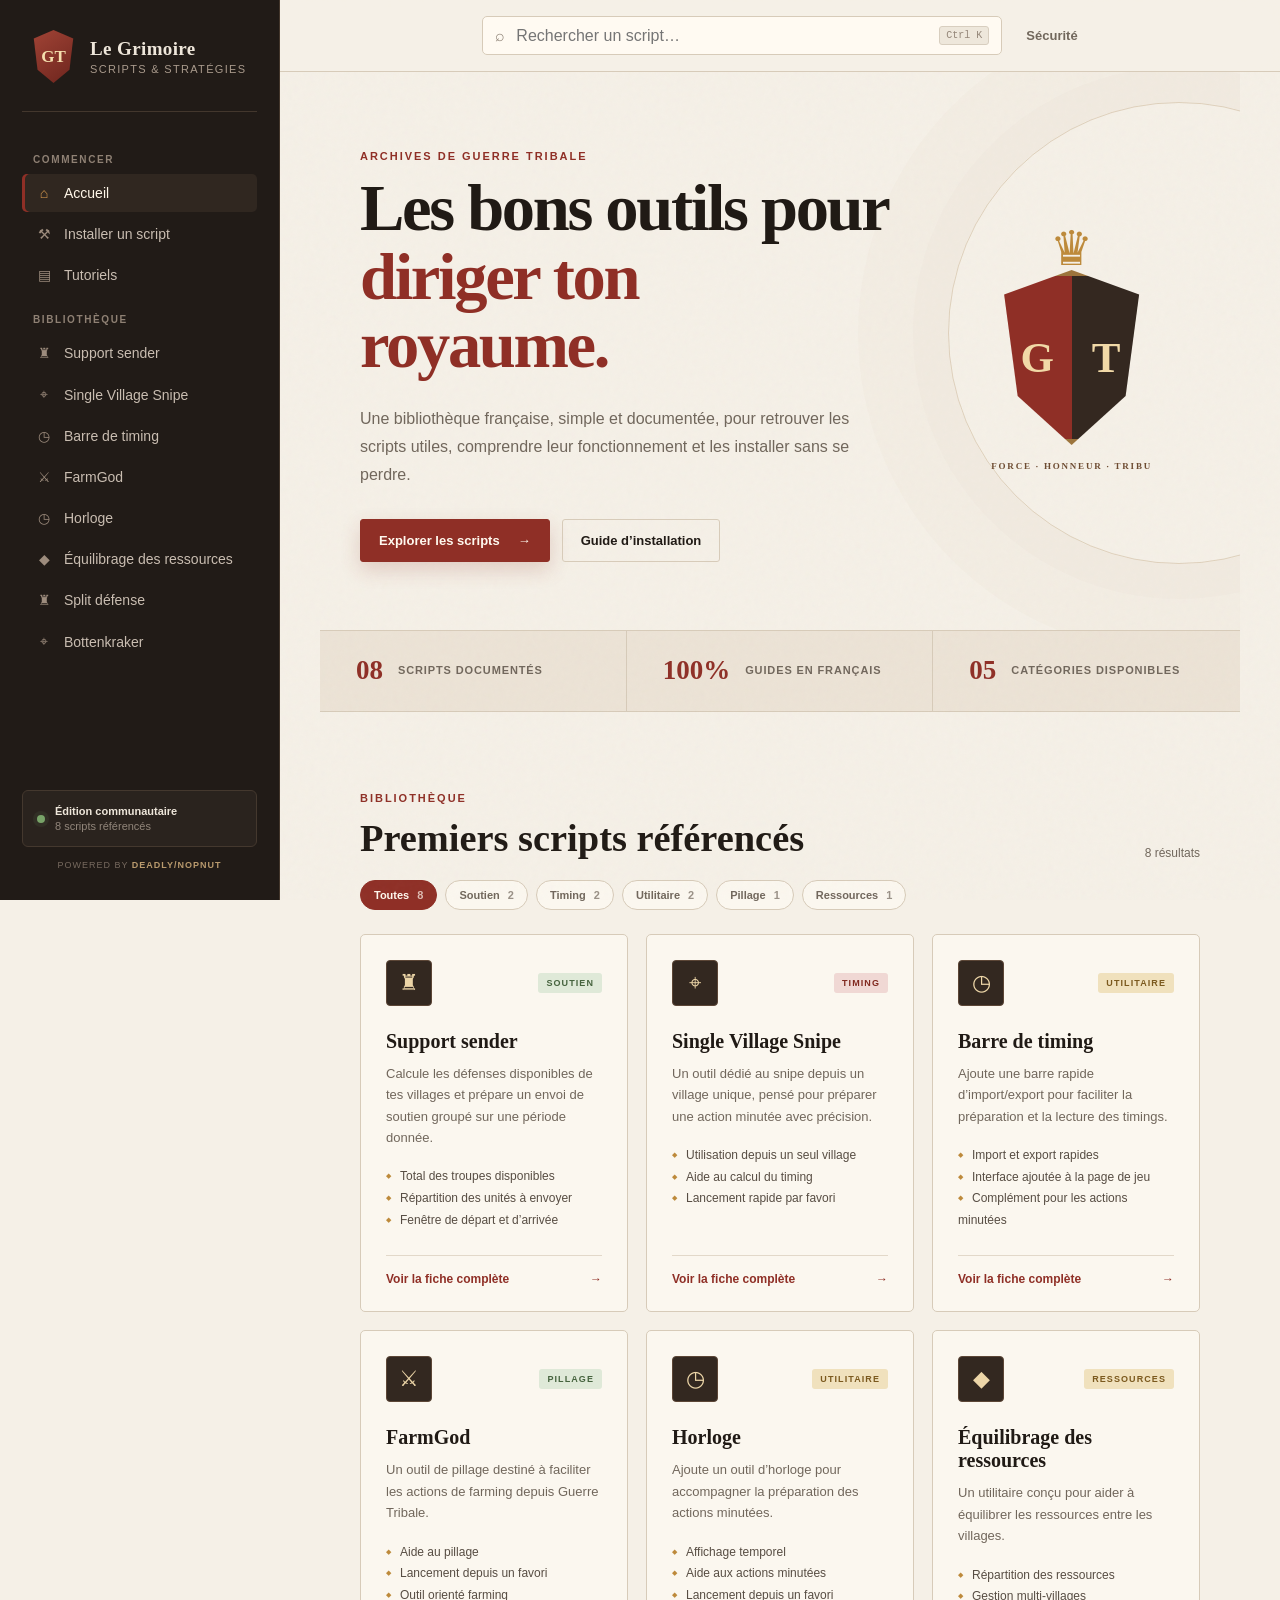
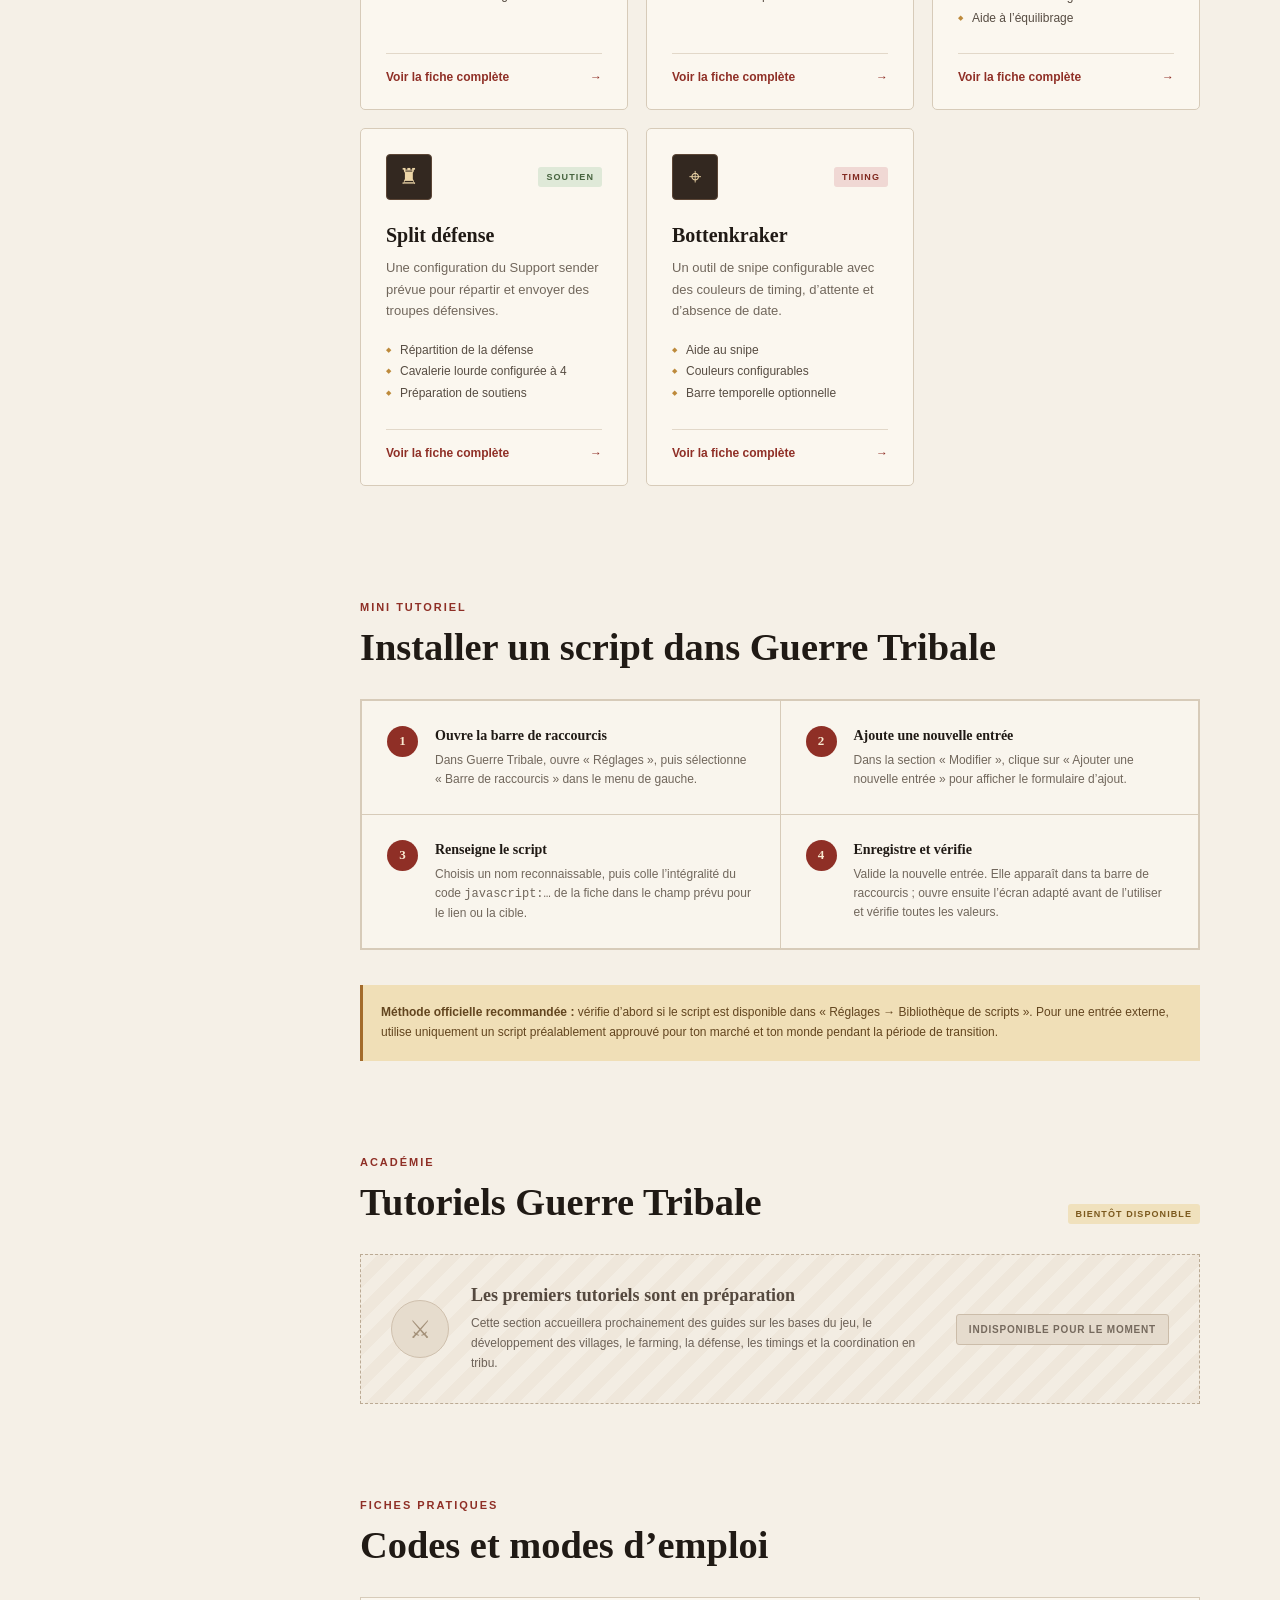
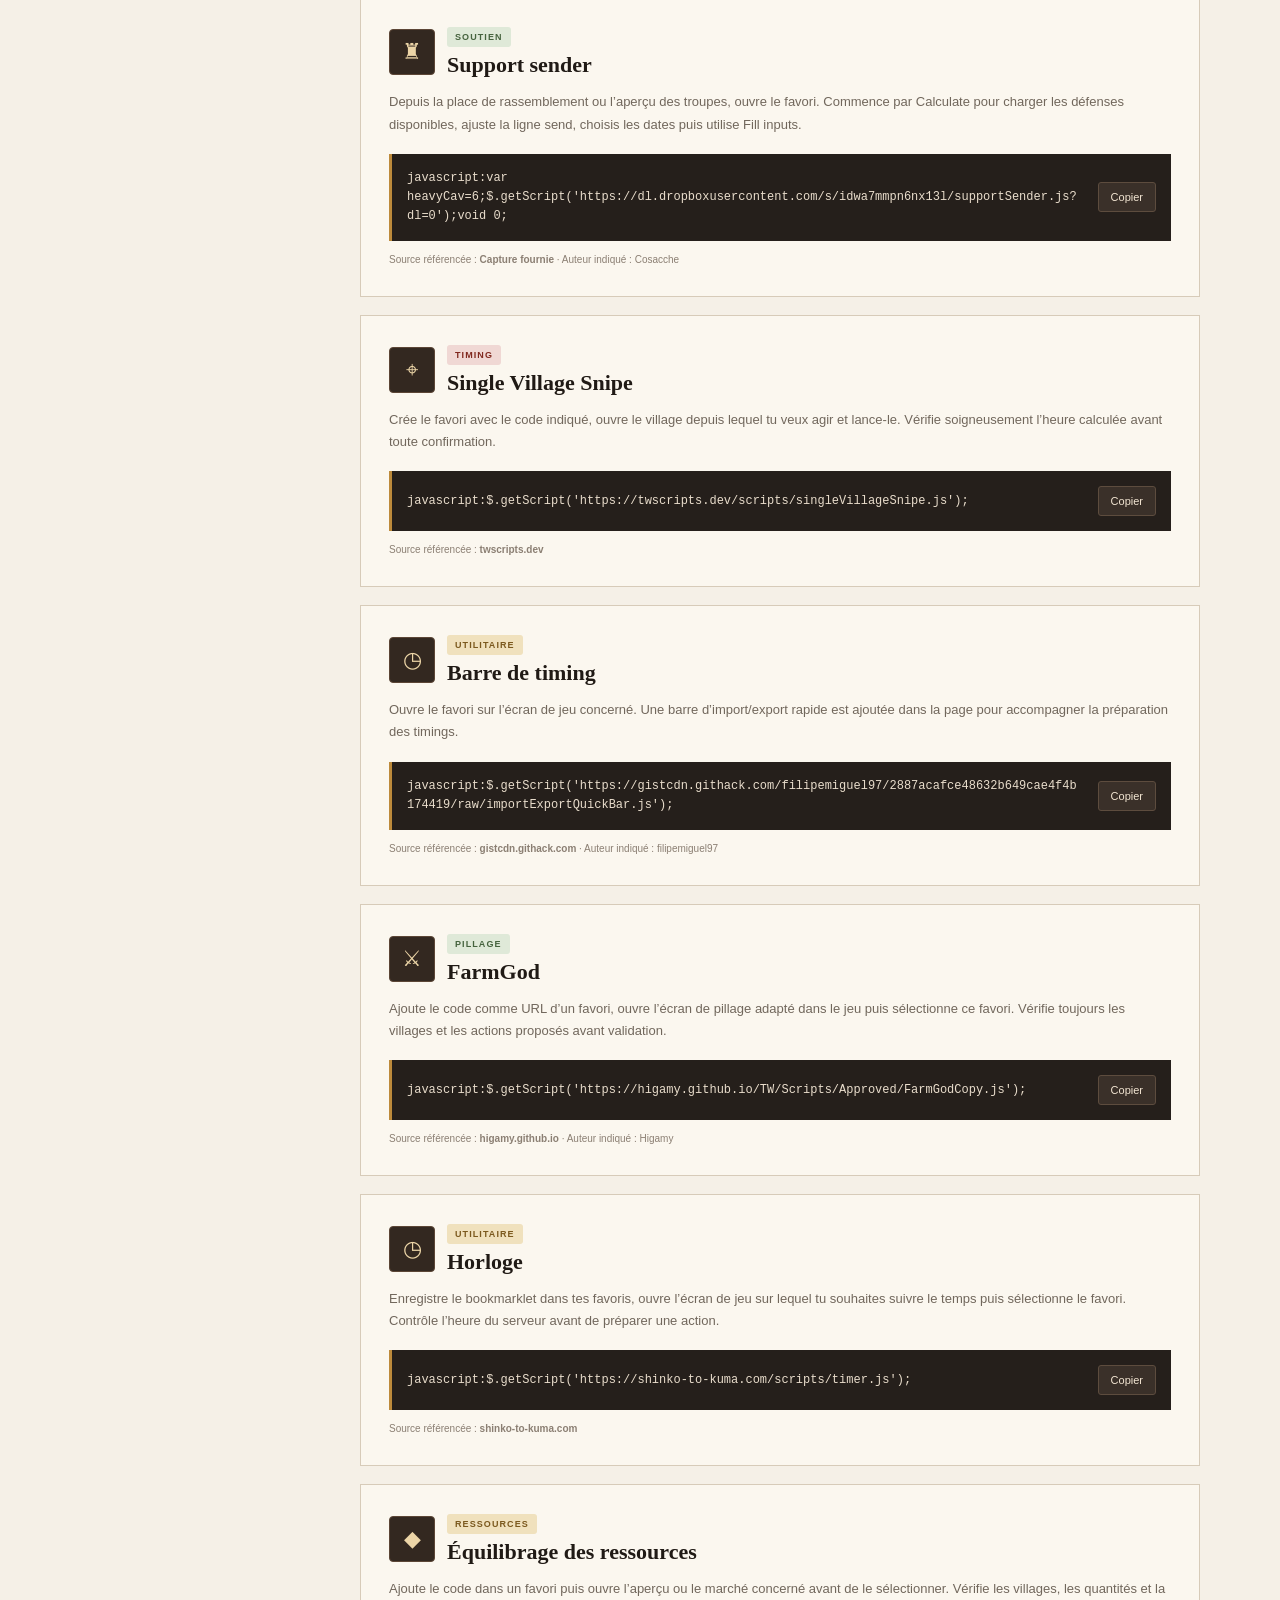
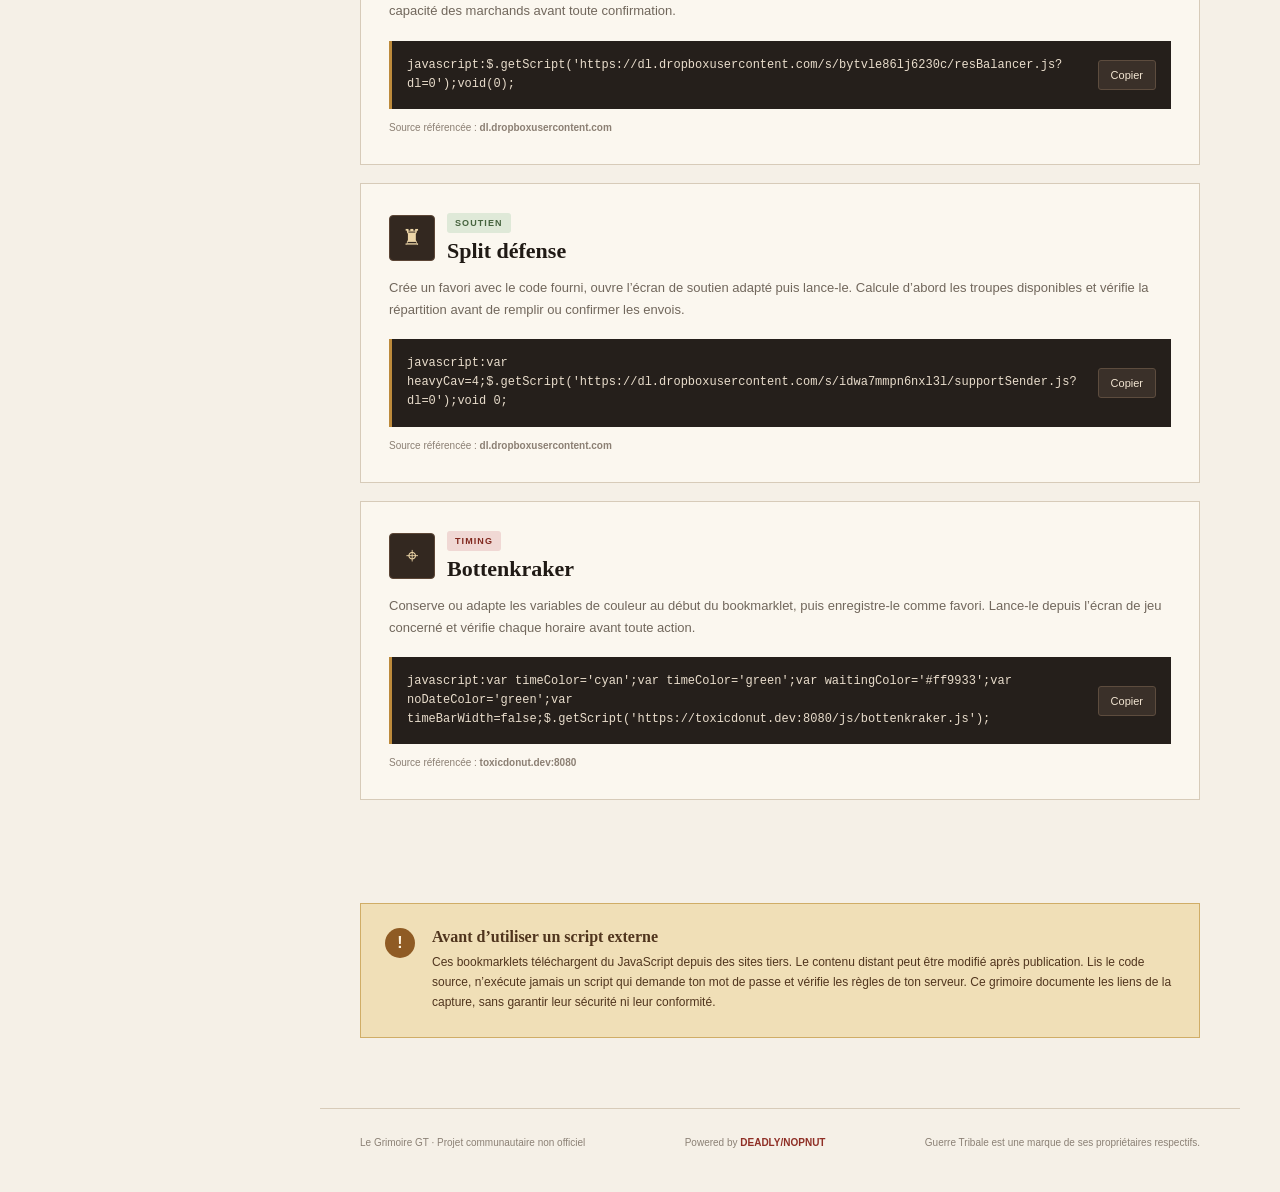
==== index.html @ 331fb57f "first" ====
<!doctype html>
<html lang="fr">
  <head>
    <meta charset="UTF-8" />
    <meta name="viewport" content="width=device-width, initial-scale=1.0" />
    <meta http-equiv="Content-Security-Policy" content="default-src 'self'; script-src 'self'; style-src 'self' https://fonts.googleapis.com; font-src https://fonts.gstatic.com; img-src 'self' data:; connect-src 'self'; object-src 'none'; base-uri 'self'; form-action 'none'" />
    <meta
      name="description"
      content="Grimoire communautaire de scripts et guides pour Guerre Tribale."
    />
    <title>Le Grimoire GT — Scripts & guides</title>
    <link rel="preconnect" href="https://fonts.googleapis.com" />
    <link rel="preconnect" href="https://fonts.gstatic.com" crossorigin />
    <link
      href="https://fonts.googleapis.com/css2?family=Cinzel:wght@600;700;800&family=Inter:wght@400;500;600;700&display=swap"
      rel="stylesheet"
    />
    <link rel="stylesheet" href="styles.css" />
  </head>
  <body>
    <div class="page-shell">
      <aside class="sidebar" id="sidebar">
        <button class="menu-close" id="menuClose" type="button" aria-label="Fermer le menu">×</button>
        <a class="brand" href="#accueil" aria-label="Retour à l'accueil">
          <span class="brand-mark">GT</span>
          <span><strong>Le Grimoire</strong><small>Scripts & stratégies</small></span>
        </a>

        <nav aria-label="Navigation principale">
          <p class="nav-label">Commencer</p>
          <a class="nav-link active" href="#accueil"><span>⌂</span> Accueil</a>
          <a class="nav-link" href="#installation"><span>⚒</span> Installer un script</a>
          <a class="nav-link" href="tutoriels/index.html"><span>▤</span> Tutoriels</a>

          <p class="nav-label">Bibliothèque</p>
          <div id="scriptNav"></div>
        </nav>

        <div class="sidebar-note">
          <span class="status-dot"></span>
          <div><strong>Édition communautaire</strong><small id="sidebarCount">Chargement…</small></div>
        </div>
        <p class="powered-by">Powered by <strong>DEADLY/NOPNUT</strong></p>
      </aside>
      <button class="menu-overlay" id="menuOverlay" type="button" aria-label="Fermer le menu"></button>

      <main>
        <header class="topbar">
          <button class="menu-button" id="menuButton" aria-label="Ouvrir le menu" aria-expanded="false">☰</button>
          <a class="mobile-logo" href="#accueil" aria-label="Le Grimoire GT — Accueil"><span>GT</span></a>
          <div class="search-wrap">
            <span>⌕</span>
            <input id="searchInput" type="search" placeholder="Rechercher un script…" aria-label="Rechercher" />
            <kbd>Ctrl K</kbd>
          </div>
          <a class="top-link" href="#securite">Sécurité</a>
        </header>

        <div class="content">
          <section class="hero" id="accueil">
            <div class="hero-copy">
              <span class="eyebrow">Archives de Guerre Tribale</span>
              <h1>Les bons outils pour<br /><em>diriger ton royaume.</em></h1>
              <p>
                Une bibliothèque française, simple et documentée, pour retrouver les scripts utiles,
                comprendre leur fonctionnement et les installer sans se perdre.
              </p>
              <div class="hero-actions">
                <a class="button button-primary" href="#bibliotheque">Explorer les scripts <span>→</span></a>
                <a class="button button-ghost" href="#installation">Guide d’installation</a>
              </div>
            </div>
            <div class="crest" aria-hidden="true">
              <div class="crest-crown">♛</div>
              <div class="crest-shield"><span>G</span><span>T</span></div>
              <p>Force · Honneur · Tribu</p>
            </div>
          </section>

          <section class="stats" aria-label="Statistiques du grimoire">
            <div><strong id="scriptCount">—</strong><span>Scripts documentés</span></div>
            <div><strong>100%</strong><span>Guides en français</span></div>
            <div><strong id="categoryCount">—</strong><span>Catégories disponibles</span></div>
          </section>

          <section class="section" id="bibliotheque">
            <div class="section-heading">
              <div><span class="eyebrow">Bibliothèque</span><h2>Premiers scripts référencés</h2></div>
              <span class="result-count" id="resultCount">Chargement…</span>
            </div>

            <div class="category-filters" id="categoryFilters" aria-label="Filtrer par catégorie"></div>
            <div class="script-grid" id="scriptGrid" aria-live="polite"></div>
            <p class="empty-state" id="emptyState" hidden>Aucun script ne correspond à cette recherche.</p>
          </section>

          <section class="section guide-section" id="installation">
            <div class="section-heading"><div><span class="eyebrow">Mini tutoriel</span><h2>Installer un script dans Guerre Tribale</h2></div></div>
            <ol class="steps">
              <li><span>1</span><div><strong>Ouvre la barre de raccourcis</strong><p>Dans Guerre Tribale, ouvre « Réglages », puis sélectionne « Barre de raccourcis » dans le menu de gauche.</p></div></li>
              <li><span>2</span><div><strong>Ajoute une nouvelle entrée</strong><p>Dans la section « Modifier », clique sur « Ajouter une nouvelle entrée » pour afficher le formulaire d’ajout.</p></div></li>
              <li><span>3</span><div><strong>Renseigne le script</strong><p>Choisis un nom reconnaissable, puis colle l’intégralité du code <code>javascript:…</code> de la fiche dans le champ prévu pour le lien ou la cible.</p></div></li>
              <li><span>4</span><div><strong>Enregistre et vérifie</strong><p>Valide la nouvelle entrée. Elle apparaît dans ta barre de raccourcis ; ouvre ensuite l’écran adapté avant de l’utiliser et vérifie toutes les valeurs.</p></div></li>
            </ol>
            <div class="doc-warning installation-note"><strong>Méthode officielle recommandée :</strong> vérifie d’abord si le script est disponible dans « Réglages → Bibliothèque de scripts ». Pour une entrée externe, utilise uniquement un script préalablement approuvé pour ton marché et ton monde pendant la période de transition.</div>
          </section>

          <section class="section tutorials-section" id="tutoriels">
            <div class="section-heading">
              <div><span class="eyebrow">Académie</span><h2>Tutoriels Guerre Tribale</h2></div>
              <span class="badge badge-gold">Bientôt disponible</span>
            </div>
            <div class="unavailable-card">
              <span class="unavailable-icon">⚔</span>
              <div>
                <h3>Les premiers tutoriels sont en préparation</h3>
                <p>Cette section accueillera prochainement des guides sur les bases du jeu, le développement des villages, le farming, la défense, les timings et la coordination en tribu.</p>
              </div>
              <span class="unavailable-status">Indisponible pour le moment</span>
            </div>
          </section>

          <section class="section detail-section">
            <div class="section-heading"><div><span class="eyebrow">Fiches pratiques</span><h2>Codes et modes d’emploi</h2></div></div>

            <div id="scriptDetails"></div>
          </section>

          <section class="warning" id="securite">
            <span>!</span>
            <div><strong>Avant d’utiliser un script externe</strong><p>Ces bookmarklets téléchargent du JavaScript depuis des sites tiers. Le contenu distant peut être modifié après publication. Lis le code source, n’exécute jamais un script qui demande ton mot de passe et vérifie les règles de ton serveur. Ce grimoire documente les liens de la capture, sans garantir leur sécurité ni leur conformité.</p></div>
          </section>

          <footer><span>Le Grimoire GT · Projet communautaire non officiel</span><span>Powered by <strong>DEADLY/NOPNUT</strong></span><span>Guerre Tribale est une marque de ses propriétaires respectifs.</span></footer>
        </div>
      </main>
    </div>

    <div class="toast" id="toast" role="status" aria-live="polite">Code copié dans le presse-papiers.</div>
    <script src="data/scripts-data.js"></script>
    <script src="app.js"></script>
  </body>
</html>
---- styles.css ----
:root {
  --ink: #201a15;
  --muted: #71675c;
  --paper: #f5f0e7;
  --paper-deep: #ece3d4;
  --sidebar: #211b17;
  --sidebar-soft: #302720;
  --red: #8f2f26;
  --red-dark: #662019;
  --gold: #bd8a3b;
  --line: #d7cbb9;
  --green: #55714c;
  --shadow: 0 16px 45px rgba(42, 30, 20, 0.12);
}

* { box-sizing: border-box; }
html { scroll-behavior: smooth; }
body { margin: 0; color: var(--ink); background: var(--paper); font-family: "Inter", sans-serif; }
body::before { content: ""; position: fixed; inset: 0; pointer-events: none; opacity: .22; background-image: url("data:image/svg+xml,%3Csvg viewBox='0 0 180 180' xmlns='http://www.w3.org/2000/svg'%3E%3Cfilter id='n'%3E%3CfeTurbulence type='fractalNoise' baseFrequency='.9' numOctaves='3' stitchTiles='stitch'/%3E%3C/filter%3E%3Crect width='100%25' height='100%25' filter='url(%23n)' opacity='.13'/%3E%3C/svg%3E"); }
a { color: inherit; text-decoration: none; }
button, input { font: inherit; }

.page-shell { min-height: 100vh; display: grid; grid-template-columns: 280px 1fr; }
.sidebar { position: fixed; z-index: 20; inset: 0 auto 0 0; width: 280px; display: flex; flex-direction: column; padding: 30px 22px; color: #eee6da; background: var(--sidebar); border-right: 1px solid #43362b; }
.brand { display: flex; align-items: center; gap: 13px; padding: 0 8px 28px; border-bottom: 1px solid #43372d; }
.brand-mark { width: 47px; height: 53px; display: grid; place-items: center; color: #f5dfae; font: 800 17px "Cinzel"; background: linear-gradient(145deg, #a24436, #6c241d); clip-path: polygon(50% 0, 92% 16%, 84% 75%, 50% 100%, 16% 75%, 8% 16%); filter: drop-shadow(0 5px 6px #0007); }
.brand strong, .brand small { display: block; }
.brand strong { font: 700 19px "Cinzel"; letter-spacing: .02em; }
.brand small { margin-top: 3px; color: #a99a8c; font-size: 11px; text-transform: uppercase; letter-spacing: .12em; }
nav { padding-top: 22px; }
.nav-label { margin: 20px 11px 9px; color: #8f8174; font-size: 10px; font-weight: 700; text-transform: uppercase; letter-spacing: .16em; }
.nav-link { display: flex; align-items: center; gap: 11px; padding: 11px 13px; margin: 3px 0; border-radius: 5px; color: #c9bdb1; font-size: 14px; transition: .2s; }
.nav-link span { width: 18px; color: #9d8c7d; text-align: center; }
.nav-link:hover, .nav-link.active { color: #fff7e9; background: var(--sidebar-soft); }
.nav-link.active { box-shadow: inset 3px 0 var(--red); }
.nav-link.active span { color: #d99b4e; }
.sidebar-note { margin-top: auto; display: flex; gap: 10px; align-items: center; padding: 14px; background: #2a231e; border: 1px solid #44382e; border-radius: 6px; }
.sidebar-note strong, .sidebar-note small { display: block; font-size: 11px; }
.sidebar-note small { color: #92867b; margin-top: 3px; }
.status-dot { width: 8px; height: 8px; border-radius: 50%; background: #78a368; box-shadow: 0 0 0 4px #78a36818; }
.powered-by { margin: 13px 0 0; color: #776a5f; font-size: 9px; text-align: center; text-transform: uppercase; letter-spacing: .11em; }
.powered-by strong { color: #b99a6d; font-weight: 800; }

main { grid-column: 2; min-width: 0; }
.topbar { height: 72px; position: sticky; z-index: 10; top: 0; display: flex; justify-content: center; align-items: center; gap: 24px; padding: 0 5vw; background: rgba(245, 240, 231, .93); backdrop-filter: blur(12px); border-bottom: 1px solid var(--line); }
.search-wrap { width: min(520px, 60vw); height: 39px; display: flex; align-items: center; gap: 9px; padding: 0 12px; color: #8d8175; border: 1px solid var(--line); border-radius: 5px; background: #fffaf2; }
.search-wrap input { min-width: 0; flex: 1; color: var(--ink); border: 0; outline: 0; background: transparent; }
.search-wrap kbd { padding: 3px 6px; color: #948678; font-size: 10px; border: 1px solid #d8cebf; background: #eee7db; border-radius: 3px; }
.top-link { color: var(--muted); font-size: 13px; font-weight: 600; }
.menu-button { display: none; color: var(--ink); background: none; border: 0; font-size: 22px; }
.mobile-logo { display: none; }
.doc-mobile-header { display: none; }
.doc-menu-close, .doc-menu-overlay { display: none; }
.menu-close, .menu-overlay { display: none; }
.content { width: min(1180px, calc(100% - 80px)); margin: 0 auto; }

.hero { min-height: 480px; display: grid; grid-template-columns: 1.35fr .65fr; align-items: center; gap: 50px; padding: 78px 40px 68px; border-bottom: 1px solid var(--line); overflow: hidden; position: relative; }
.hero::after { content: ""; position: absolute; width: 460px; height: 460px; right: -170px; top: 30px; border: 1px solid #b99e7660; border-radius: 50%; box-shadow: 0 0 0 35px #b99e7608, 0 0 0 90px #b99e7607; }
.eyebrow { display: block; margin-bottom: 12px; color: var(--red); font-size: 11px; font-weight: 800; text-transform: uppercase; letter-spacing: .18em; }
h1, h2, h3 { font-family: "Cinzel", serif; }
h1 { max-width: 760px; margin: 0; font-size: clamp(39px, 5.2vw, 69px); line-height: 1.03; letter-spacing: -.035em; }
h1 em { color: var(--red); font-style: normal; }
.hero-copy > p { max-width: 670px; margin: 25px 0 30px; color: var(--muted); font-size: 16px; line-height: 1.75; }
.hero-actions { display: flex; flex-wrap: wrap; gap: 12px; }
.button { display: inline-flex; align-items: center; gap: 18px; padding: 13px 18px; border: 1px solid var(--line); border-radius: 3px; font-size: 13px; font-weight: 700; }
.button-primary { color: #fff9ef; background: var(--red); border-color: var(--red); box-shadow: 0 8px 20px #8f2f2630; }
.button-primary:hover { background: var(--red-dark); }
.button-ghost:hover { background: var(--paper-deep); }
.crest { position: relative; z-index: 1; text-align: center; color: #6d4b31; }
.crest-crown { color: var(--gold); font-size: 48px; line-height: .7; }
.crest-shield { width: 150px; height: 175px; margin: 5px auto 16px; display: grid; grid-template-columns: 1fr 1fr; place-items: center; overflow: hidden; color: #f1d9a7; font: 700 43px "Cinzel"; background: linear-gradient(90deg, var(--red) 50%, #342820 50%); border: 6px solid #9c743c; clip-path: polygon(50% 0, 95% 14%, 86% 72%, 50% 100%, 14% 72%, 5% 14%); filter: drop-shadow(0 18px 16px #38271635); }
.crest p { font: 700 9px "Cinzel"; text-transform: uppercase; letter-spacing: .2em; }
.stats { display: grid; grid-template-columns: repeat(3, 1fr); margin: -1px 0 0; background: #ece3d6; border-bottom: 1px solid var(--line); }
.stats div { display: flex; align-items: center; gap: 15px; padding: 25px 36px; border-right: 1px solid var(--line); }
.stats div:last-child { border: 0; }
.stats strong { color: var(--red); font: 700 27px "Cinzel"; }
.stats span { color: var(--muted); font-size: 11px; font-weight: 700; text-transform: uppercase; letter-spacing: .08em; }

.section { padding: 80px 40px 15px; scroll-margin-top: 65px; }
.section-heading { display: flex; justify-content: space-between; align-items: end; gap: 20px; margin-bottom: 30px; }
.section-heading h2 { margin: 0; font-size: clamp(27px, 3vw, 39px); }
.result-count { color: var(--muted); font-size: 12px; }
.category-filters { display: flex; flex-wrap: wrap; gap: 8px; margin: -10px 0 24px; }
.filter-button { padding: 8px 13px; color: var(--muted); background: #fbf7ef; border: 1px solid var(--line); border-radius: 99px; cursor: pointer; font-size: 11px; font-weight: 700; }
.filter-button:hover, .filter-button.active { color: #fff8ee; background: var(--red); border-color: var(--red); }
.filter-button span { margin-left: 5px; opacity: .7; }
.script-grid { display: grid; grid-template-columns: repeat(3, 1fr); gap: 18px; }
.script-card { display: flex; flex-direction: column; min-height: 350px; padding: 25px; background: #fbf7ef; border: 1px solid var(--line); border-radius: 5px; box-shadow: 0 4px 0 transparent; transition: transform .2s, box-shadow .2s; scroll-margin-top: 90px; }
.script-card:hover { transform: translateY(-4px); box-shadow: var(--shadow); }
.card-top, .detail-title { display: flex; align-items: center; justify-content: space-between; gap: 12px; }
.script-icon { width: 46px; height: 46px; flex: 0 0 46px; display: grid; place-items: center; color: #ecd5a7; background: #332820; border: 1px solid #5c4636; font-size: 22px; border-radius: 4px; }
.badge { display: inline-block; width: max-content; padding: 5px 8px; font-size: 9px; font-weight: 800; text-transform: uppercase; letter-spacing: .12em; border-radius: 3px; }
.badge-green { color: #46633e; background: #dfe9d8; }
.badge-red { color: #81291f; background: #f0d8d4; }
.badge-gold { color: #7b591e; background: #f0e1bd; }
.script-card h3 { margin: 24px 0 10px; font-size: 20px; }
.script-card p { margin: 0; color: var(--muted); font-size: 13px; line-height: 1.65; }
.feature-list { margin: 18px 0 24px; padding: 0; list-style: none; color: #574d43; font-size: 12px; line-height: 1.8; }
.feature-list li::before { content: "◆"; margin-right: 9px; color: var(--gold); font-size: 7px; vertical-align: 2px; }
.card-link { margin-top: auto; padding-top: 16px; color: var(--red); font-size: 12px; font-weight: 800; border-top: 1px solid #e2d8c9; }
.card-link span { float: right; }
.empty-state { padding: 50px; text-align: center; color: var(--muted); border: 1px dashed var(--line); }

.guide-section { padding-top: 100px; }
.steps { display: grid; grid-template-columns: repeat(2, 1fr); gap: 1px; padding: 1px; list-style: none; background: var(--line); border: 1px solid var(--line); }
.steps li { display: flex; gap: 17px; padding: 25px; background: #f9f5ed; }
.steps li > span { width: 31px; height: 31px; flex: 0 0 31px; display: grid; place-items: center; color: #f8e9d0; font: 700 13px "Cinzel"; background: var(--red); border-radius: 50%; }
.steps strong { font-family: "Cinzel"; font-size: 14px; }
.steps p { margin: 7px 0 0; color: var(--muted); font-size: 12px; line-height: 1.6; }
.installation-note { margin-top: 18px; }
.tutorials-section { scroll-margin-top: 65px; }
.unavailable-card { display: grid; grid-template-columns: auto 1fr auto; align-items: center; gap: 22px; padding: 30px; color: #6d6258; background: repeating-linear-gradient(135deg, #f3ede3, #f3ede3 12px, #efe7db 12px, #efe7db 24px); border: 1px dashed #bbaa94; }
.unavailable-icon { width: 58px; height: 58px; display: grid; place-items: center; color: #a39078; background: #e6dccd; border: 1px solid #cfc0ad; border-radius: 50%; font-size: 25px; }
.unavailable-card h3 { margin: 0 0 8px; color: #55493f; font-size: 18px; }
.unavailable-card p { max-width: 680px; margin: 0; font-size: 12px; line-height: 1.65; }
.unavailable-status { padding: 9px 12px; color: #75695d; background: #e5dbcd; border: 1px solid #cbbca9; border-radius: 3px; font-size: 10px; font-weight: 800; text-transform: uppercase; letter-spacing: .08em; white-space: nowrap; }
.detail-section { padding-bottom: 50px; }
.script-detail { margin-bottom: 18px; padding: 28px; background: #fbf7ef; border: 1px solid var(--line); scroll-margin-top: 90px; }
.detail-title { justify-content: flex-start; }
.detail-title h3 { margin: 5px 0 0; font-size: 22px; }
.script-detail > p { color: var(--muted); font-size: 13px; line-height: 1.7; }
.code-block { display: flex; align-items: center; gap: 16px; margin-top: 18px; padding: 15px; background: #251f1b; border-left: 3px solid var(--gold); }
.code-block code { min-width: 0; flex: 1; overflow-wrap: anywhere; color: #e9ddcc; font: 12px/1.6 ui-monospace, SFMono-Regular, Menlo, monospace; }
.copy-button { flex: 0 0 auto; padding: 8px 12px; color: #f2e5d2; background: #3a3029; border: 1px solid #5d4c3e; border-radius: 3px; cursor: pointer; font-size: 11px; }
.copy-button:hover { background: var(--red); }
.script-detail .source { margin-bottom: 0; color: #8b7f73; font-size: 10px; }
.warning { display: flex; gap: 17px; margin: 35px 40px 70px; padding: 24px; color: #50351e; background: #f0dfb7; border: 1px solid #d0ad67; }
.warning > span { width: 30px; height: 30px; flex: 0 0 30px; display: grid; place-items: center; color: #fff4df; background: #8f5b24; border-radius: 50%; font-weight: 800; }
.warning strong { font-family: "Cinzel"; }
.warning p { margin: 7px 0 0; font-size: 12px; line-height: 1.65; }
footer { display: flex; justify-content: space-between; gap: 20px; padding: 28px 40px 45px; color: #8b8075; font-size: 10px; border-top: 1px solid var(--line); }
footer strong { color: var(--red); }
.toast { position: fixed; z-index: 50; right: 24px; bottom: 24px; padding: 13px 17px; color: #fff5e7; background: #2e2721; border-left: 3px solid var(--gold); box-shadow: var(--shadow); transform: translateY(90px); opacity: 0; transition: .25s; font-size: 12px; }
.toast.show { transform: none; opacity: 1; }

.doc-body { min-height: 100vh; }
.doc-layout { min-height: 100vh; display: grid; grid-template-columns: 280px minmax(0, 1fr); }
.doc-sidebar { min-height: 100vh; display: flex; flex-direction: column; padding: 30px 22px; color: #eee6da; background: var(--sidebar); border-right: 1px solid #43362b; }
.doc-back { display: block; margin-bottom: 24px; color: #cbbcac; font-size: 12px; }
.doc-back:hover { color: #fff6e8; }
.doc-menu-title { margin: 24px 0 9px; color: #8f8174; font-size: 10px; font-weight: 800; text-transform: uppercase; letter-spacing: .14em; }
.doc-menu-link { display: block; padding: 9px 11px; color: #c9bdb1; border-radius: 4px; font-size: 12px; }
.doc-menu-link:hover, .doc-menu-link.active { color: #fff7e9; background: var(--sidebar-soft); }
.doc-main { min-width: 0; padding: 65px clamp(25px, 7vw, 100px) 80px; }
.doc-container { width: min(850px, 100%); margin: auto; }
.doc-breadcrumb { margin-bottom: 38px; color: #8a7e72; font-size: 11px; }
.doc-breadcrumb a:hover { color: var(--red); }
.doc-header { padding-bottom: 35px; border-bottom: 1px solid var(--line); }
.doc-header-row { display: flex; align-items: center; gap: 16px; margin-bottom: 19px; }
.doc-header h1 { margin: 0 0 15px; font-size: clamp(36px, 6vw, 58px); }
.doc-lead { margin: 0; color: var(--muted); font-size: 16px; line-height: 1.75; }
.doc-content { padding-top: 0; }
.doc-content h2 { margin: 42px 0 15px; font-size: 25px; }
.doc-content p, .doc-content li { color: var(--muted); font-size: 14px; line-height: 1.75; }
.doc-content ol, .doc-content ul { padding-left: 22px; }
.doc-content li { padding-left: 6px; margin-bottom: 8px; }
.doc-meta { display: grid; grid-template-columns: repeat(2, 1fr); gap: 1px; margin: 25px 0; padding: 1px; background: var(--line); }
.doc-meta div { padding: 15px; background: #fbf7ef; }
.doc-meta small, .doc-meta strong { display: block; }
.doc-meta small { margin-bottom: 5px; color: #9b8c7d; font-size: 9px; text-transform: uppercase; letter-spacing: .1em; }
.doc-meta strong { font-size: 12px; }
.doc-warning { margin-top: 35px; padding: 18px; color: #62451f; background: #f0dfb7; border-left: 3px solid #a36b2b; font-size: 12px; line-height: 1.65; }
.doc-loading { padding: 60px 0; color: var(--muted); text-align: center; }
.tutorial-placeholder { min-height: 70vh; display: grid; place-items: center; text-align: center; }
.tutorial-placeholder .unavailable-icon { margin: 0 auto 20px; }
.tutorial-placeholder h1 { margin: 0 0 14px; }
.tutorial-placeholder p { max-width: 570px; color: var(--muted); line-height: 1.7; }

@media (max-width: 980px) {
  .page-shell { grid-template-columns: 1fr; }
  main { grid-column: 1; }
  .sidebar { padding-top: 76px; transform: translateX(-100%); transition: transform .25s; box-shadow: 20px 0 60px #0004; }
  .sidebar.open { transform: none; }
  .menu-close { position: absolute; z-index: 2; top: 20px; right: 22px; width: 36px; height: 36px; display: grid; place-items: center; color: #d7c9ba; background: #302720; border: 1px solid #4b3d32; border-radius: 4px; cursor: pointer; font-size: 25px; line-height: 1; }
  .menu-overlay { position: fixed; z-index: 15; inset: 0; display: block; padding: 0; visibility: hidden; opacity: 0; background: rgba(22, 17, 13, .55); border: 0; transition: opacity .2s, visibility .2s; }
  .menu-overlay.open { visibility: visible; opacity: 1; }
  body.menu-open { overflow: hidden; touch-action: none; }
  body.menu-open .sidebar { overflow-y: auto; overscroll-behavior: contain; touch-action: pan-y; -webkit-overflow-scrolling: touch; }
  .menu-button { display: block; }
  .mobile-logo { width: 34px; height: 39px; flex: 0 0 34px; display: grid; place-items: center; color: #f5dfae; background: linear-gradient(145deg, #a24436, #6c241d); clip-path: polygon(50% 0, 92% 16%, 84% 75%, 50% 100%, 16% 75%, 8% 16%); filter: drop-shadow(0 3px 4px #0004); }
  .mobile-logo span { font: 800 12px "Cinzel", serif; }
  .topbar { justify-content: flex-start; padding: 0 22px; }
  .top-link { margin-left: auto; }
  .content { width: min(100%, 850px); }
  .hero { grid-template-columns: 1fr; padding-inline: 7vw; }
  .crest { display: none; }
  .script-grid { grid-template-columns: 1fr 1fr; }
  .stats div { padding-inline: 20px; }
  .doc-layout { grid-template-columns: 1fr; }
  .doc-mobile-header { position: sticky; z-index: 25; top: 0; height: 64px; display: flex; align-items: center; gap: 14px; padding: 0 20px; background: rgba(245, 240, 231, .96); backdrop-filter: blur(12px); border-bottom: 1px solid var(--line); }
  .doc-menu-button { padding: 6px; color: var(--ink); background: none; border: 0; cursor: pointer; font-size: 22px; }
  .doc-mobile-header .mobile-logo { display: grid; }
  .doc-mobile-title { font: 700 16px "Cinzel", serif; }
  .doc-sidebar { position: fixed; z-index: 40; inset: 0 auto 0 0; width: 280px; padding-top: 76px; transform: translateX(-105%); transition: transform .25s; box-shadow: 20px 0 60px #0004; overflow-x: hidden; overflow-y: auto; overscroll-behavior: contain; -webkit-overflow-scrolling: touch; }
  .doc-sidebar.open { transform: none; }
  .doc-menu-close { position: absolute; z-index: 2; top: 20px; right: 22px; width: 36px; height: 36px; display: grid; place-items: center; color: #d7c9ba; background: #302720; border: 1px solid #4b3d32; border-radius: 4px; cursor: pointer; font-size: 25px; line-height: 1; }
  .doc-menu-close:hover { color: #fff7e9; background: var(--red); }
  .doc-menu-overlay { position: fixed; z-index: 35; inset: 0; display: block; padding: 0; visibility: hidden; opacity: 0; background: rgba(22, 17, 13, .55); border: 0; transition: opacity .2s, visibility .2s; }
  .doc-menu-overlay.open { visibility: visible; opacity: 1; }
  body.doc-menu-open { overflow: hidden; touch-action: none; }
  body.doc-menu-open .doc-sidebar { touch-action: pan-y; }
  .doc-sidebar nav { display: block; padding-top: 22px; }
  .doc-sidebar .nav-link { display: flex; width: 100%; }
}

@media (max-width: 650px) {
  .top-link, .search-wrap kbd { display: none; }
  .search-wrap { width: auto; flex: 1; }
  .hero { min-height: 450px; padding-top: 55px; }
  .stats { grid-template-columns: 1fr; }
  .stats div { border-right: 0; border-bottom: 1px solid var(--line); }
  .section { padding: 65px 20px 10px; }
  .script-grid, .steps { grid-template-columns: 1fr; }
  .unavailable-card { grid-template-columns: 1fr; text-align: center; }
  .unavailable-icon { margin: auto; }
  .unavailable-status { white-space: normal; }
  .warning { margin: 35px 20px 55px; }
  .code-block { align-items: stretch; flex-direction: column; }
  footer { flex-direction: column; padding-inline: 20px; }
}
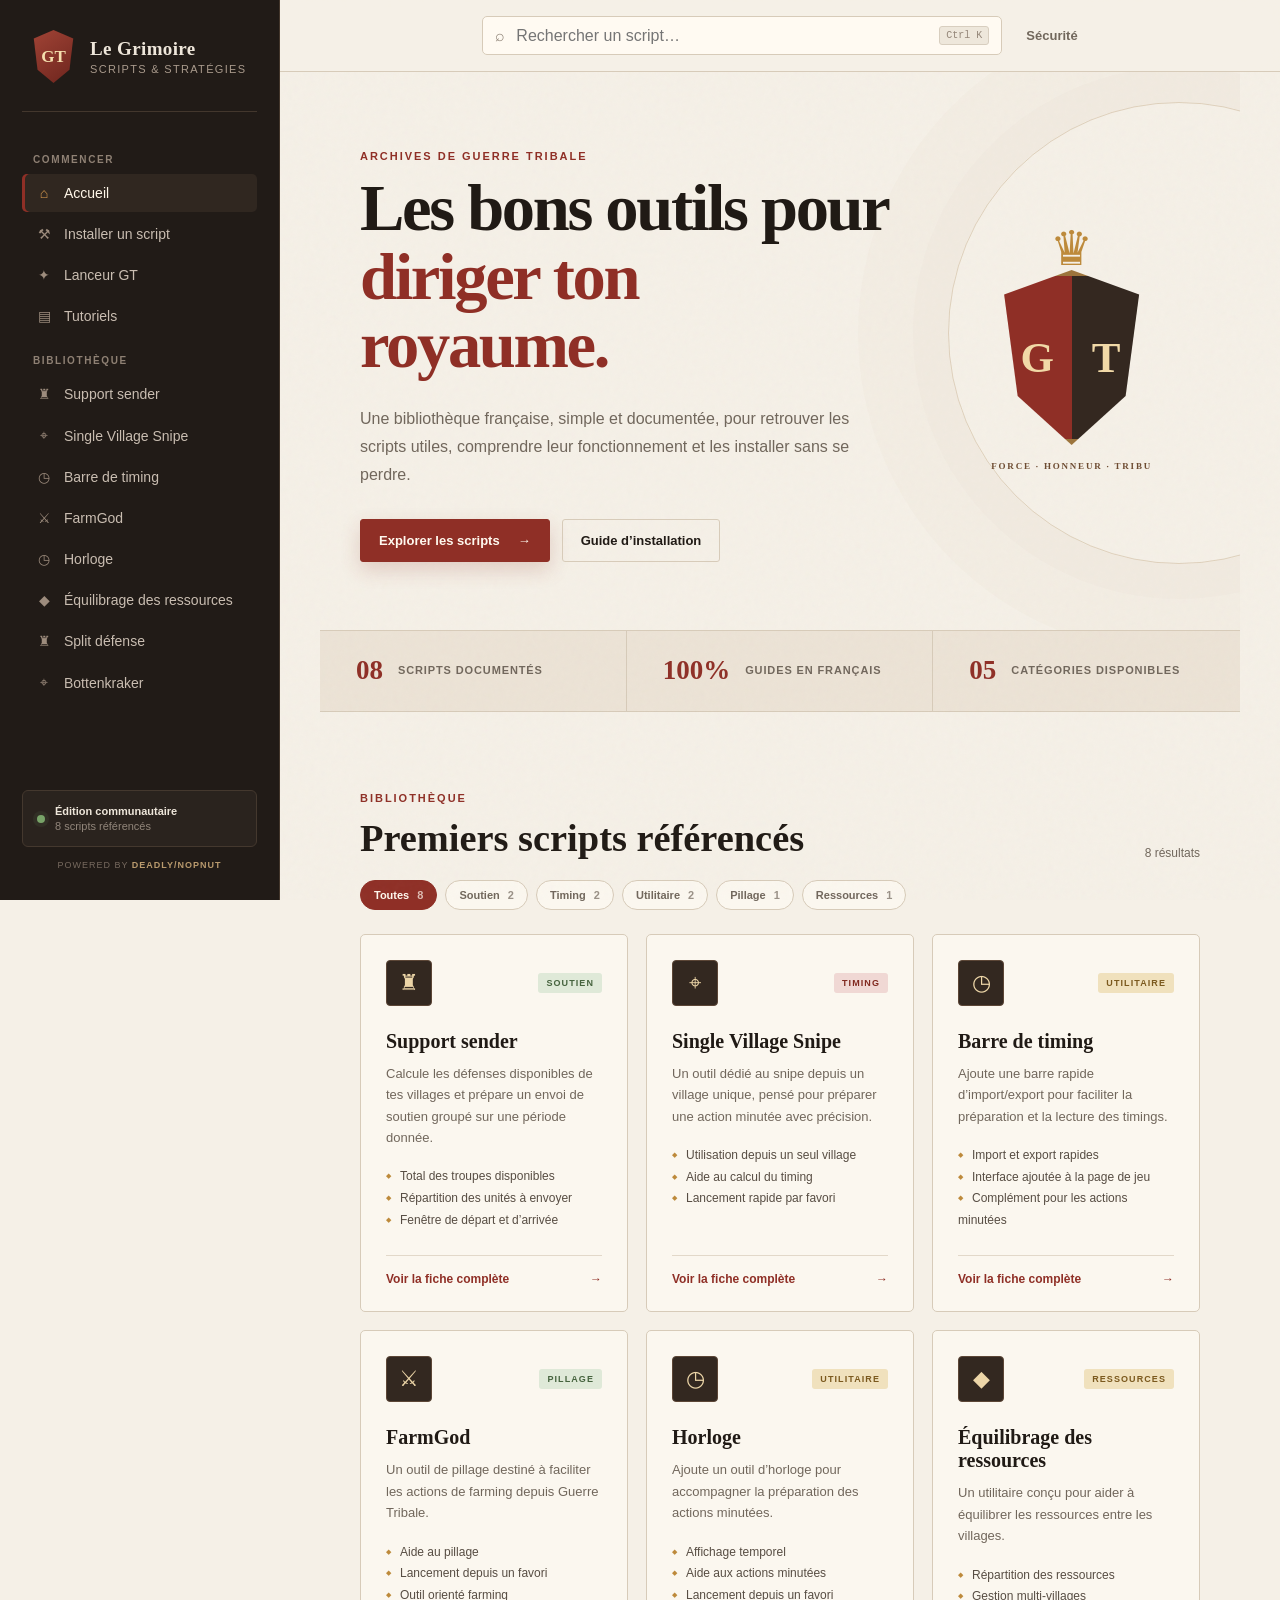
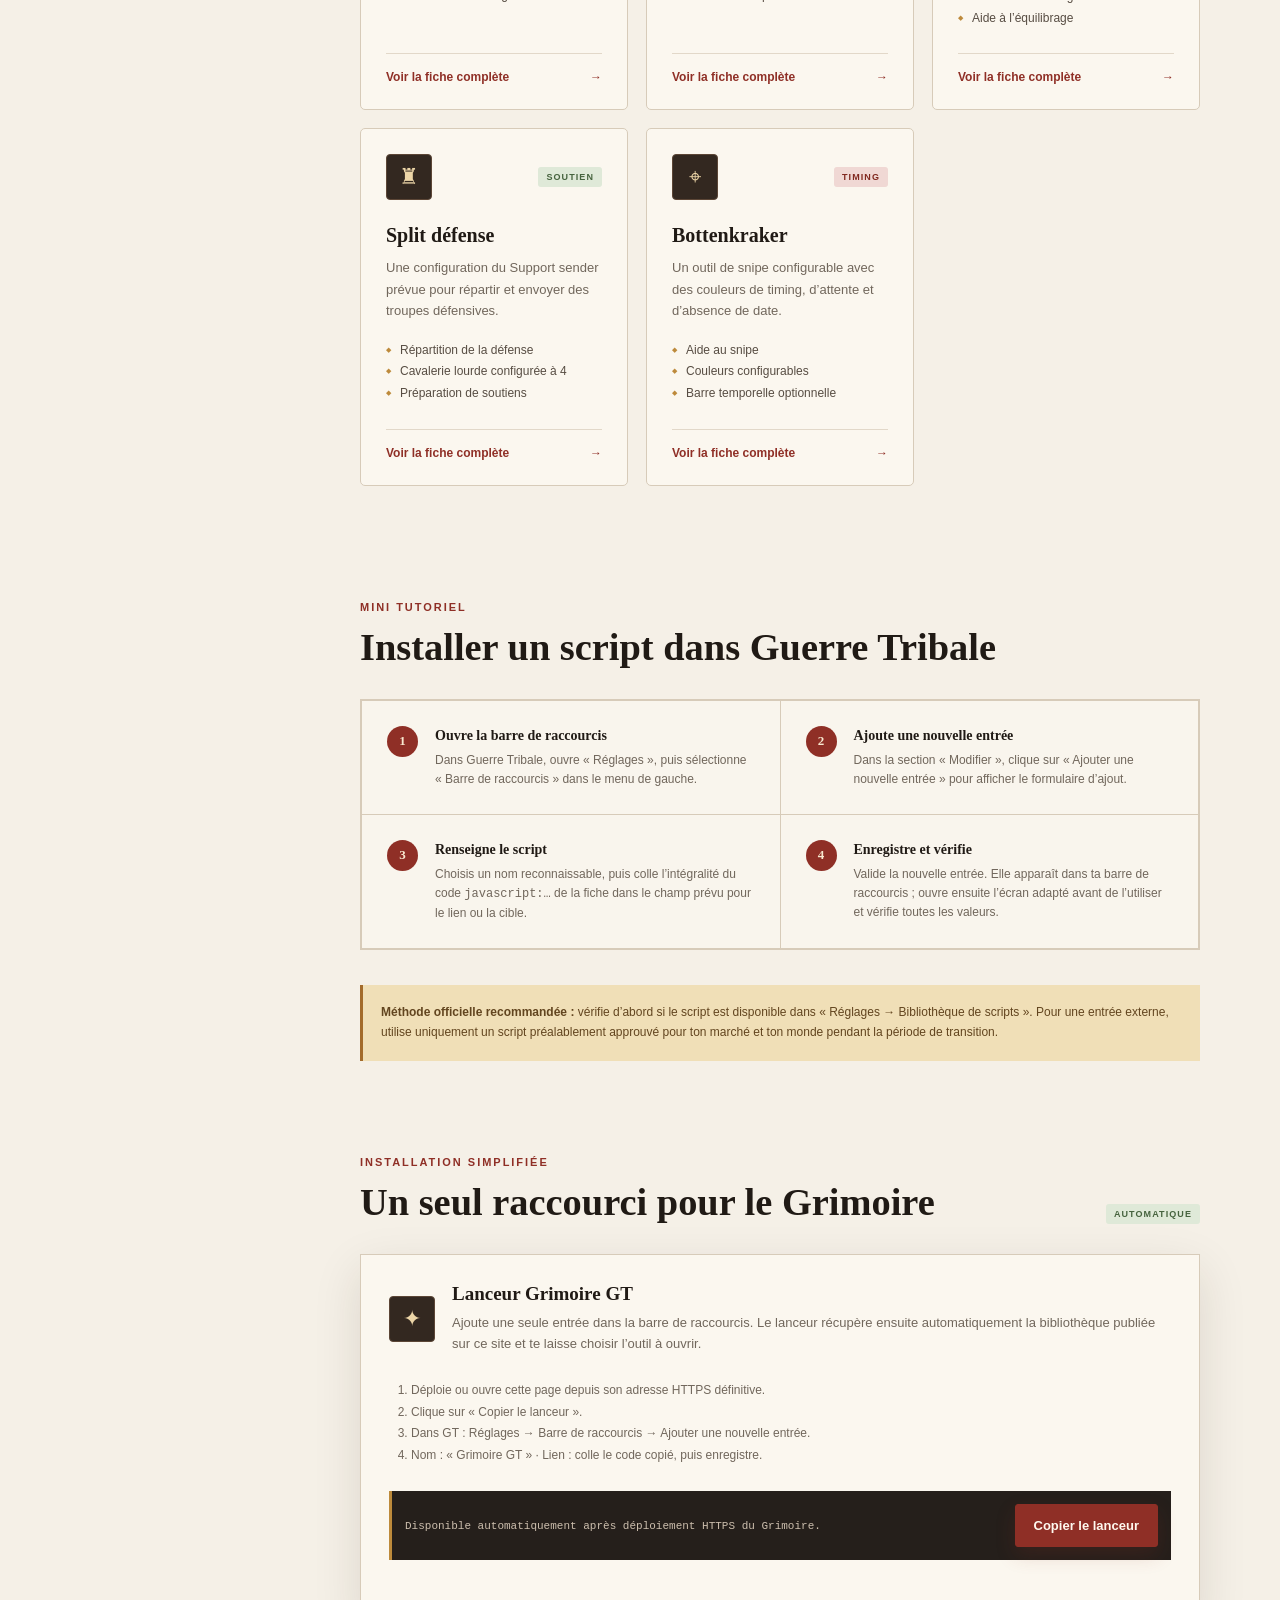
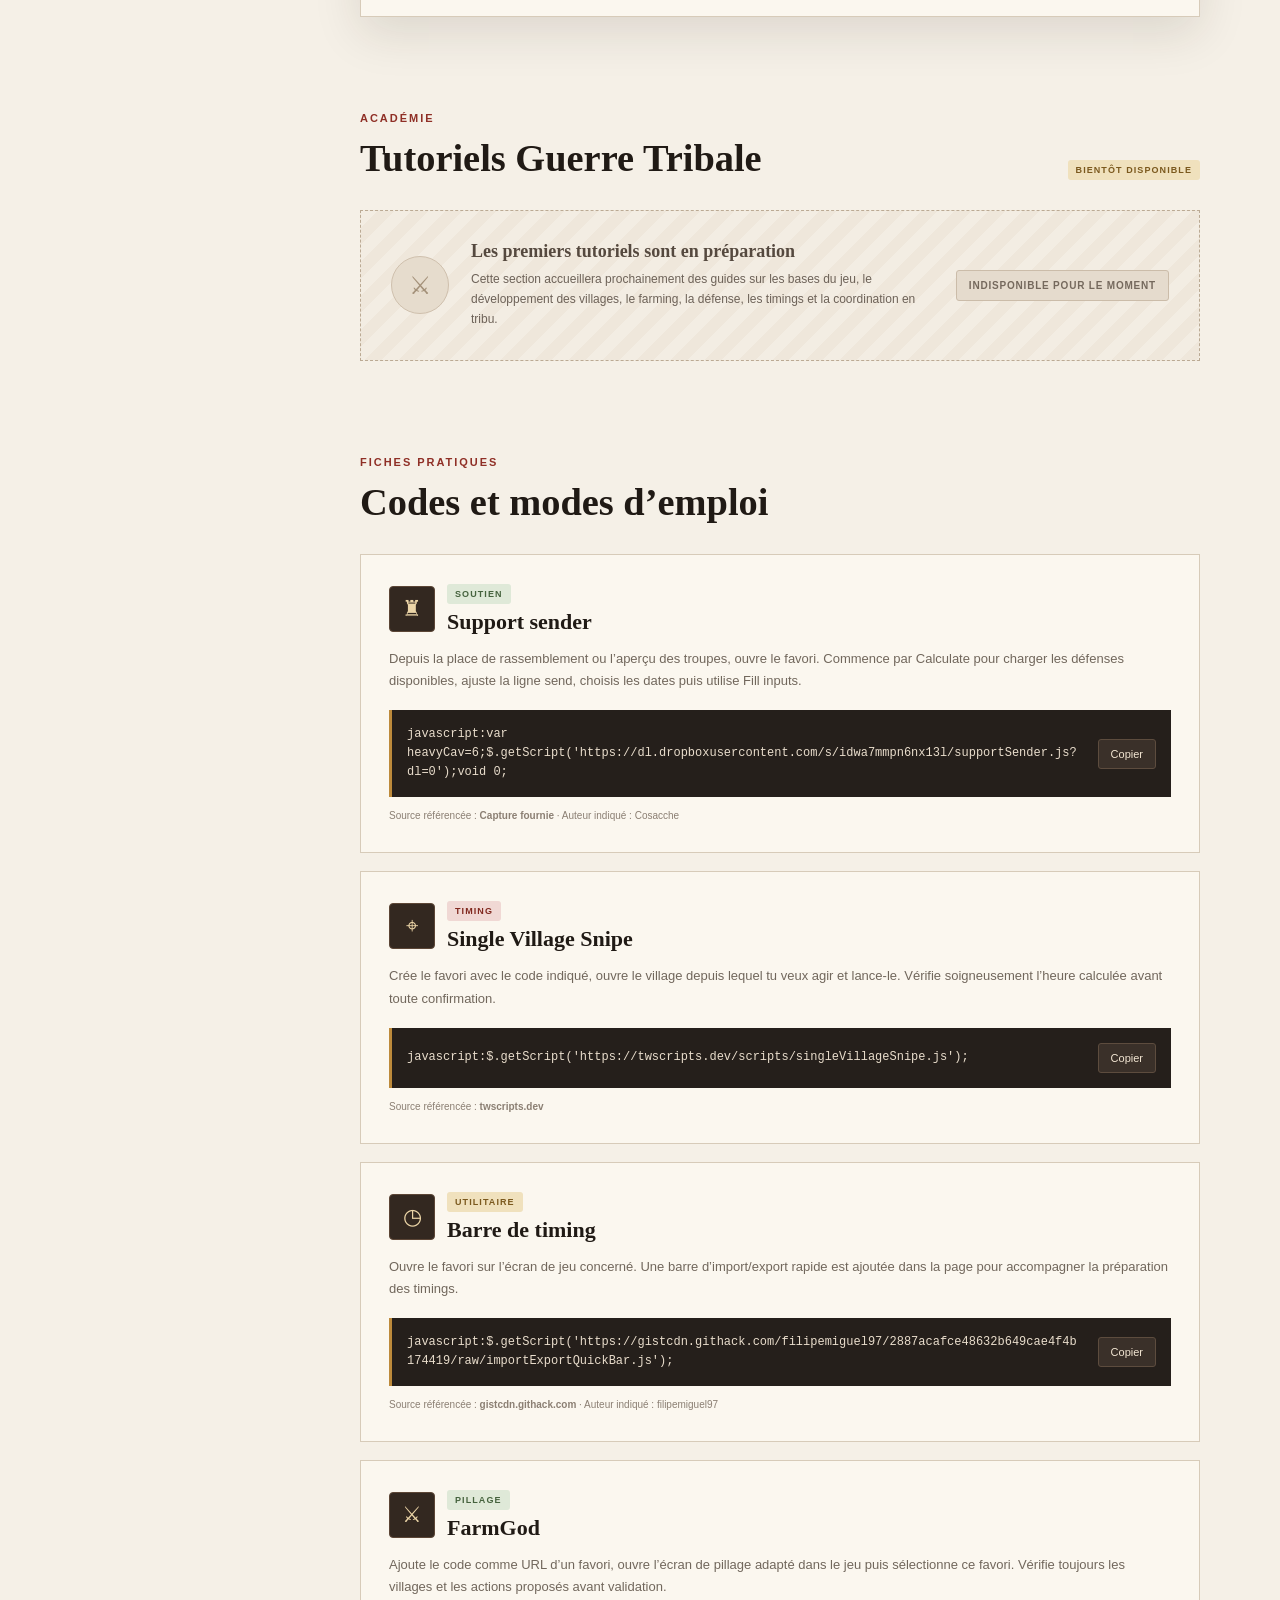
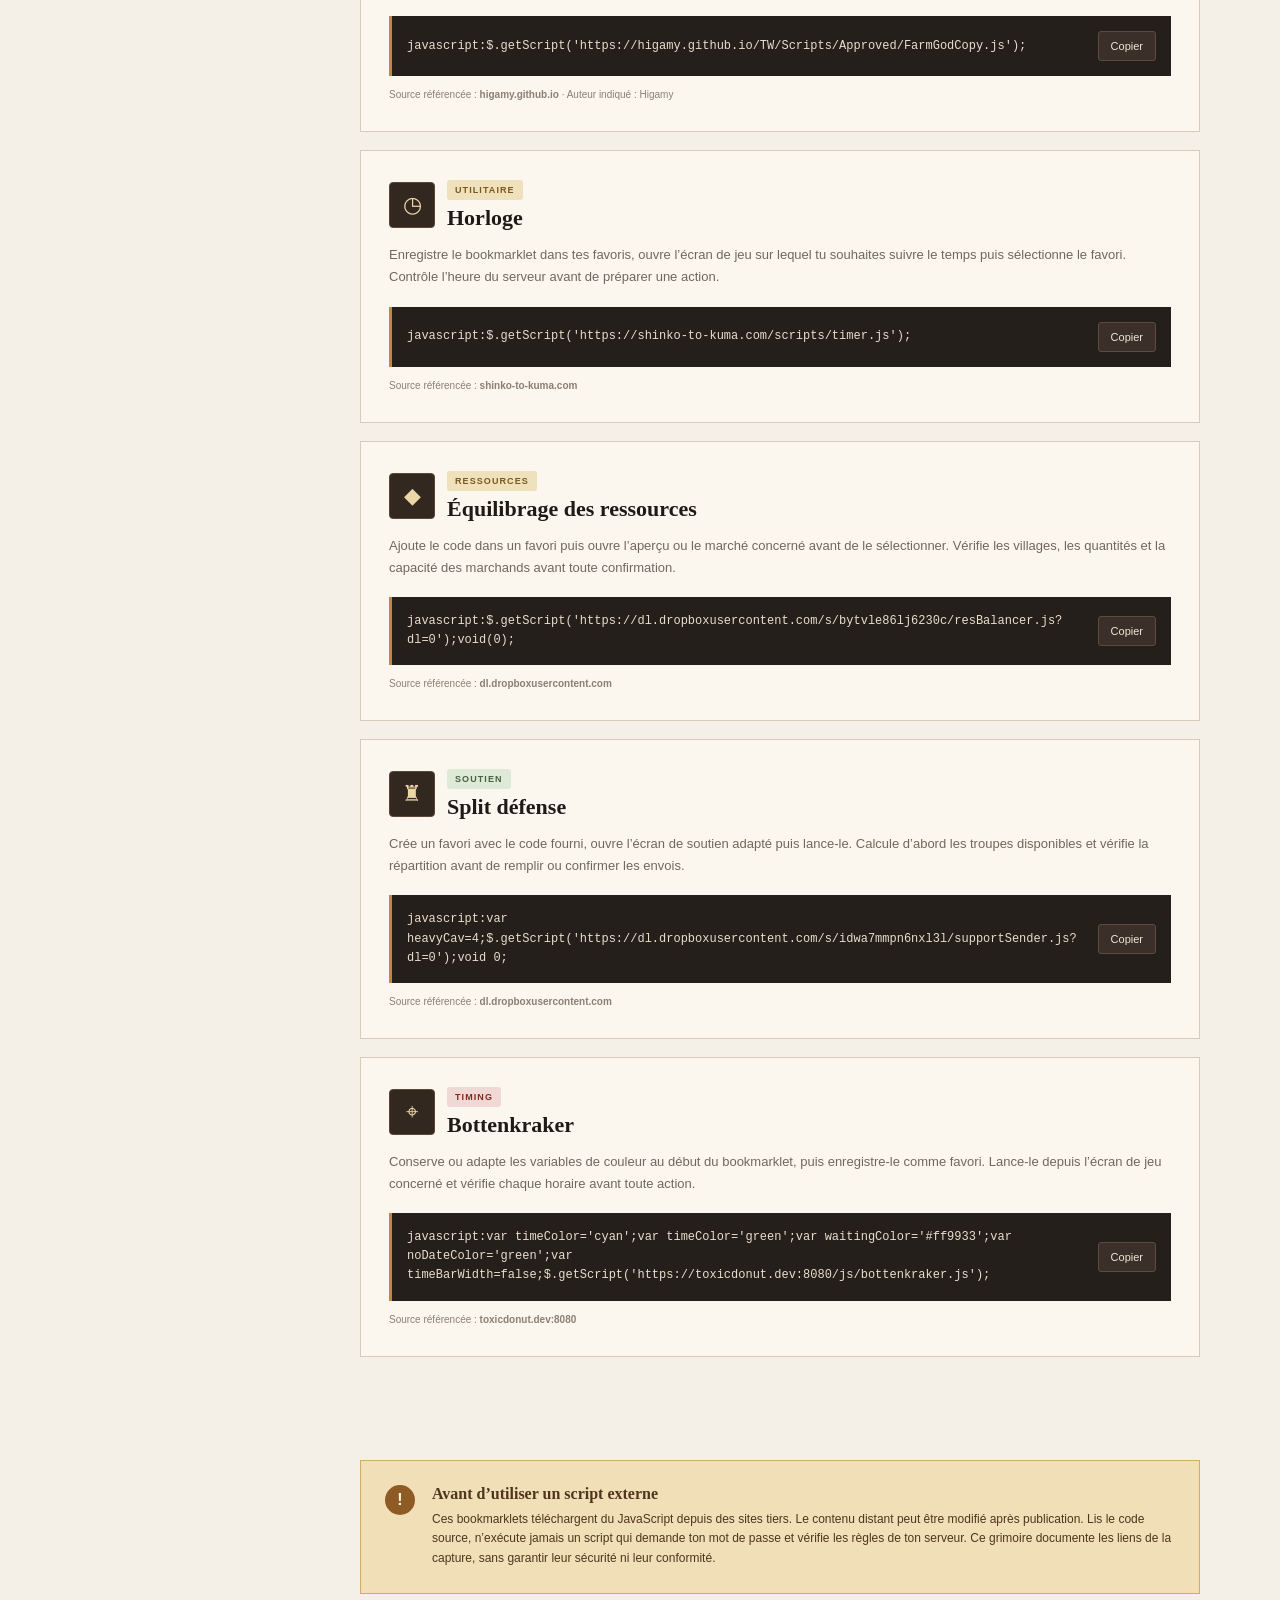
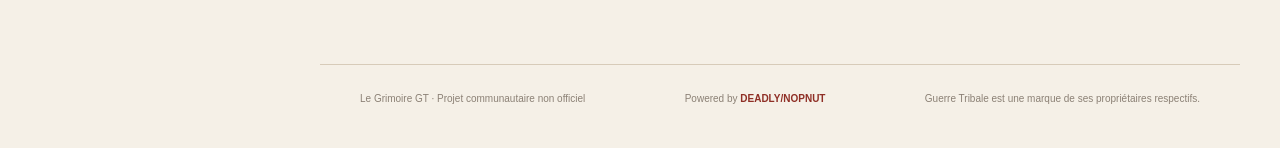
==== commit 20f06899: "launcher" ====
--- a/index.html
+++ b/index.html
@@ -30,6 +30,7 @@
           <p class="nav-label">Commencer</p>
           <a class="nav-link active" href="#accueil"><span>⌂</span> Accueil</a>
           <a class="nav-link" href="#installation"><span>⚒</span> Installer un script</a>
+          <a class="nav-link" href="#lanceur"><span>✦</span> Lanceur GT</a>
           <a class="nav-link" href="tutoriels/index.html"><span>▤</span> Tutoriels</a>
 
           <p class="nav-label">Bibliothèque</p>
@@ -105,6 +106,30 @@
             <div class="doc-warning installation-note"><strong>Méthode officielle recommandée :</strong> vérifie d’abord si le script est disponible dans « Réglages → Bibliothèque de scripts ». Pour une entrée externe, utilise uniquement un script préalablement approuvé pour ton marché et ton monde pendant la période de transition.</div>
           </section>
 
+          <section class="section launcher-section" id="lanceur">
+            <div class="section-heading">
+              <div><span class="eyebrow">Installation simplifiée</span><h2>Un seul raccourci pour le Grimoire</h2></div>
+              <span class="badge badge-green">Automatique</span>
+            </div>
+            <div class="launcher-card">
+              <div class="launcher-copy">
+                <span class="script-icon">✦</span>
+                <div><h3>Lanceur Grimoire GT</h3><p>Ajoute une seule entrée dans la barre de raccourcis. Le lanceur récupère ensuite automatiquement la bibliothèque publiée sur ce site et te laisse choisir l’outil à ouvrir.</p></div>
+              </div>
+              <ol class="launcher-steps">
+                <li>Déploie ou ouvre cette page depuis son adresse HTTPS définitive.</li>
+                <li>Clique sur « Copier le lanceur ».</li>
+                <li>Dans GT : Réglages → Barre de raccourcis → Ajouter une nouvelle entrée.</li>
+                <li>Nom : « Grimoire GT » · Lien : colle le code copié, puis enregistre.</li>
+              </ol>
+              <div class="launcher-action">
+                <code id="launcherPreview">Le lien sera généré automatiquement depuis l’adresse du site.</code>
+                <button class="button button-primary" id="copyLauncher" type="button">Copier le lanceur</button>
+              </div>
+              <p class="launcher-status" id="launcherStatus" role="status" aria-live="polite"></p>
+            </div>
+          </section>
+
           <section class="section tutorials-section" id="tutoriels">
             <div class="section-heading">
               <div><span class="eyebrow">Académie</span><h2>Tutoriels Guerre Tribale</h2></div>
--- a/styles.css
+++ b/styles.css
@@ -108,6 +108,16 @@
 .steps strong { font-family: "Cinzel"; font-size: 14px; }
 .steps p { margin: 7px 0 0; color: var(--muted); font-size: 12px; line-height: 1.6; }
 .installation-note { margin-top: 18px; }
+.launcher-section { scroll-margin-top: 65px; }
+.launcher-card { padding: 28px; background: #fbf7ef; border: 1px solid var(--line); box-shadow: var(--shadow); }
+.launcher-copy { display: flex; align-items: center; gap: 17px; }
+.launcher-copy h3 { margin: 0 0 7px; font-size: 19px; }
+.launcher-copy p { max-width: 750px; margin: 0; color: var(--muted); font-size: 13px; line-height: 1.65; }
+.launcher-steps { margin: 25px 0; padding-left: 22px; color: var(--muted); font-size: 12px; line-height: 1.8; }
+.launcher-action { display: flex; align-items: center; gap: 12px; padding: 13px; background: #251f1b; border-left: 3px solid var(--gold); }
+.launcher-action code { min-width: 0; flex: 1; overflow: hidden; color: #cdbfae; font: 11px ui-monospace, monospace; text-overflow: ellipsis; white-space: nowrap; }
+.launcher-action .button { flex: 0 0 auto; cursor: pointer; }
+.launcher-status { min-height: 18px; margin: 10px 0 0; color: var(--green); font-size: 11px; }
 .tutorials-section { scroll-margin-top: 65px; }
 .unavailable-card { display: grid; grid-template-columns: auto 1fr auto; align-items: center; gap: 22px; padding: 30px; color: #6d6258; background: repeating-linear-gradient(135deg, #f3ede3, #f3ede3 12px, #efe7db 12px, #efe7db 24px); border: 1px dashed #bbaa94; }
 .unavailable-icon { width: 58px; height: 58px; display: grid; place-items: center; color: #a39078; background: #e6dccd; border: 1px solid #cfc0ad; border-radius: 50%; font-size: 25px; }
@@ -216,5 +226,7 @@
   .unavailable-status { white-space: normal; }
   .warning { margin: 35px 20px 55px; }
   .code-block { align-items: stretch; flex-direction: column; }
+  .launcher-action { align-items: stretch; flex-direction: column; }
+  .launcher-action code { padding: 5px; white-space: normal; overflow-wrap: anywhere; }
   footer { flex-direction: column; padding-inline: 20px; }
 }
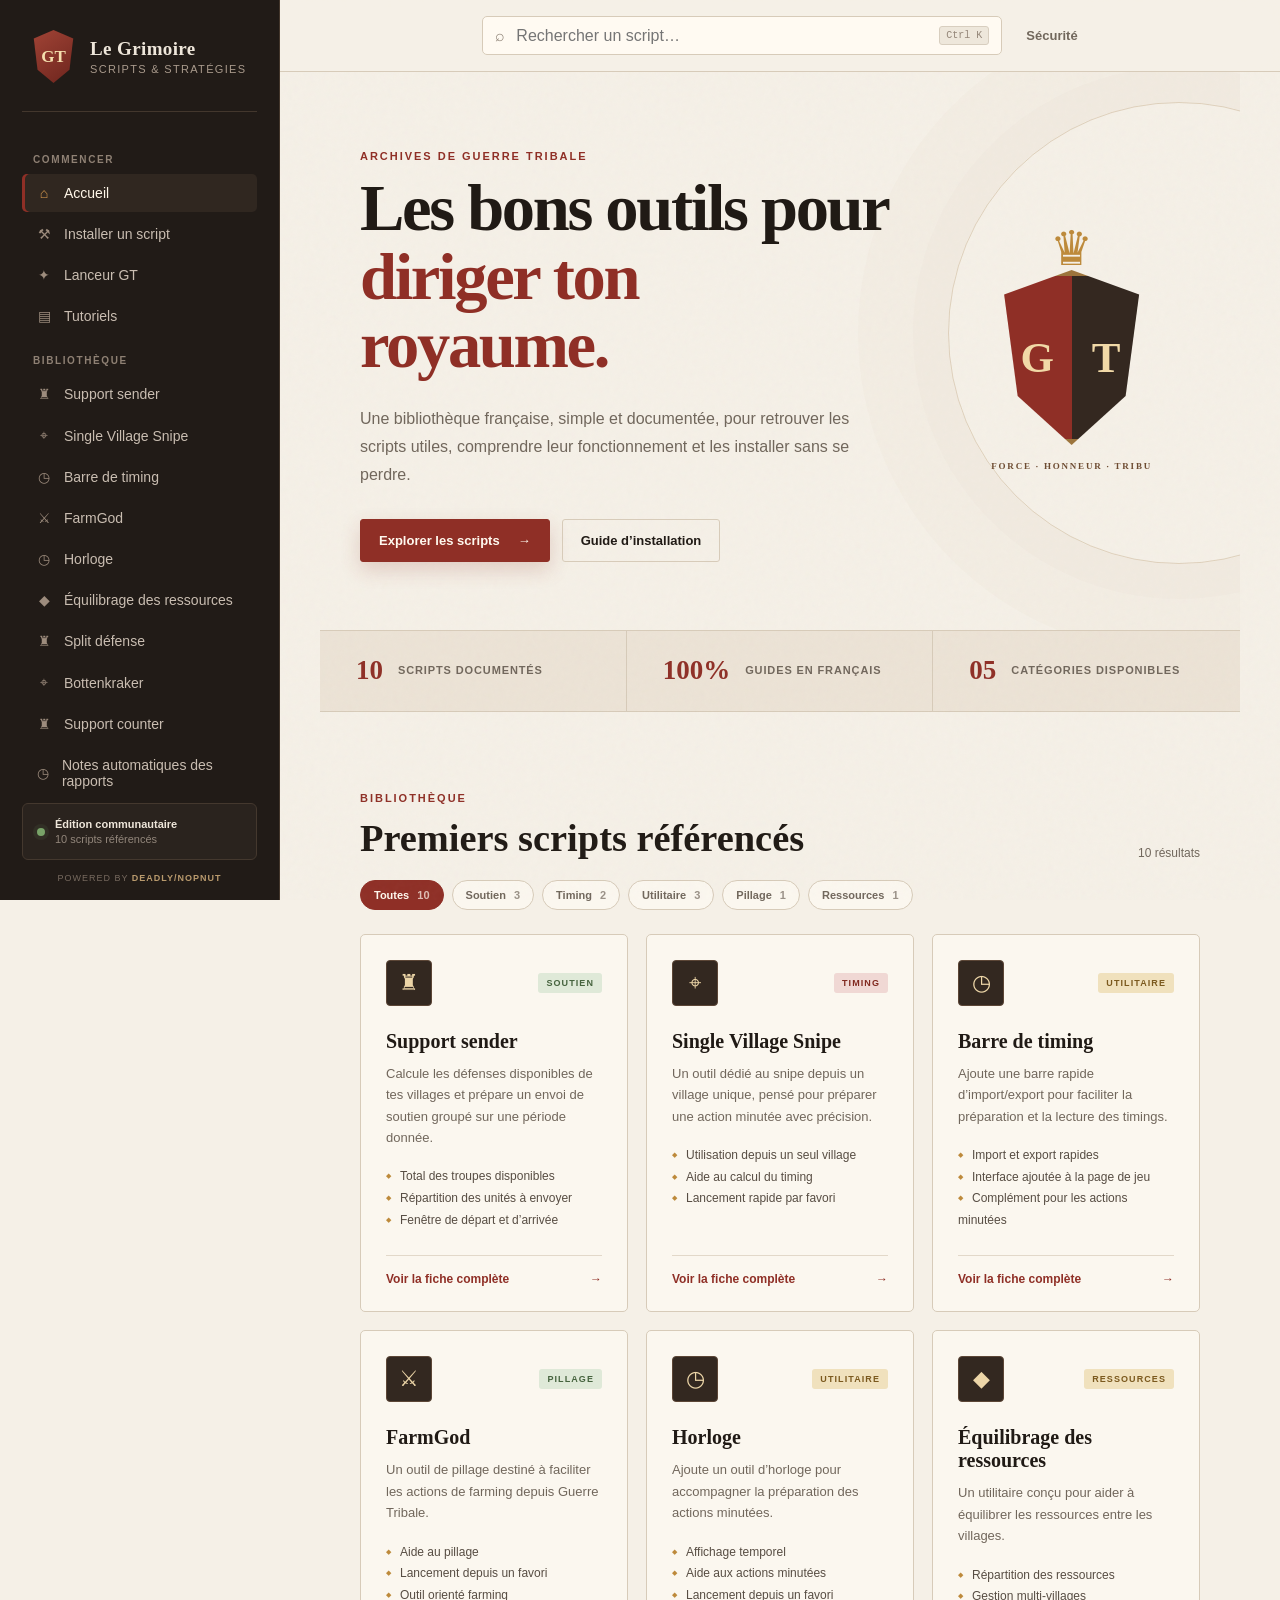
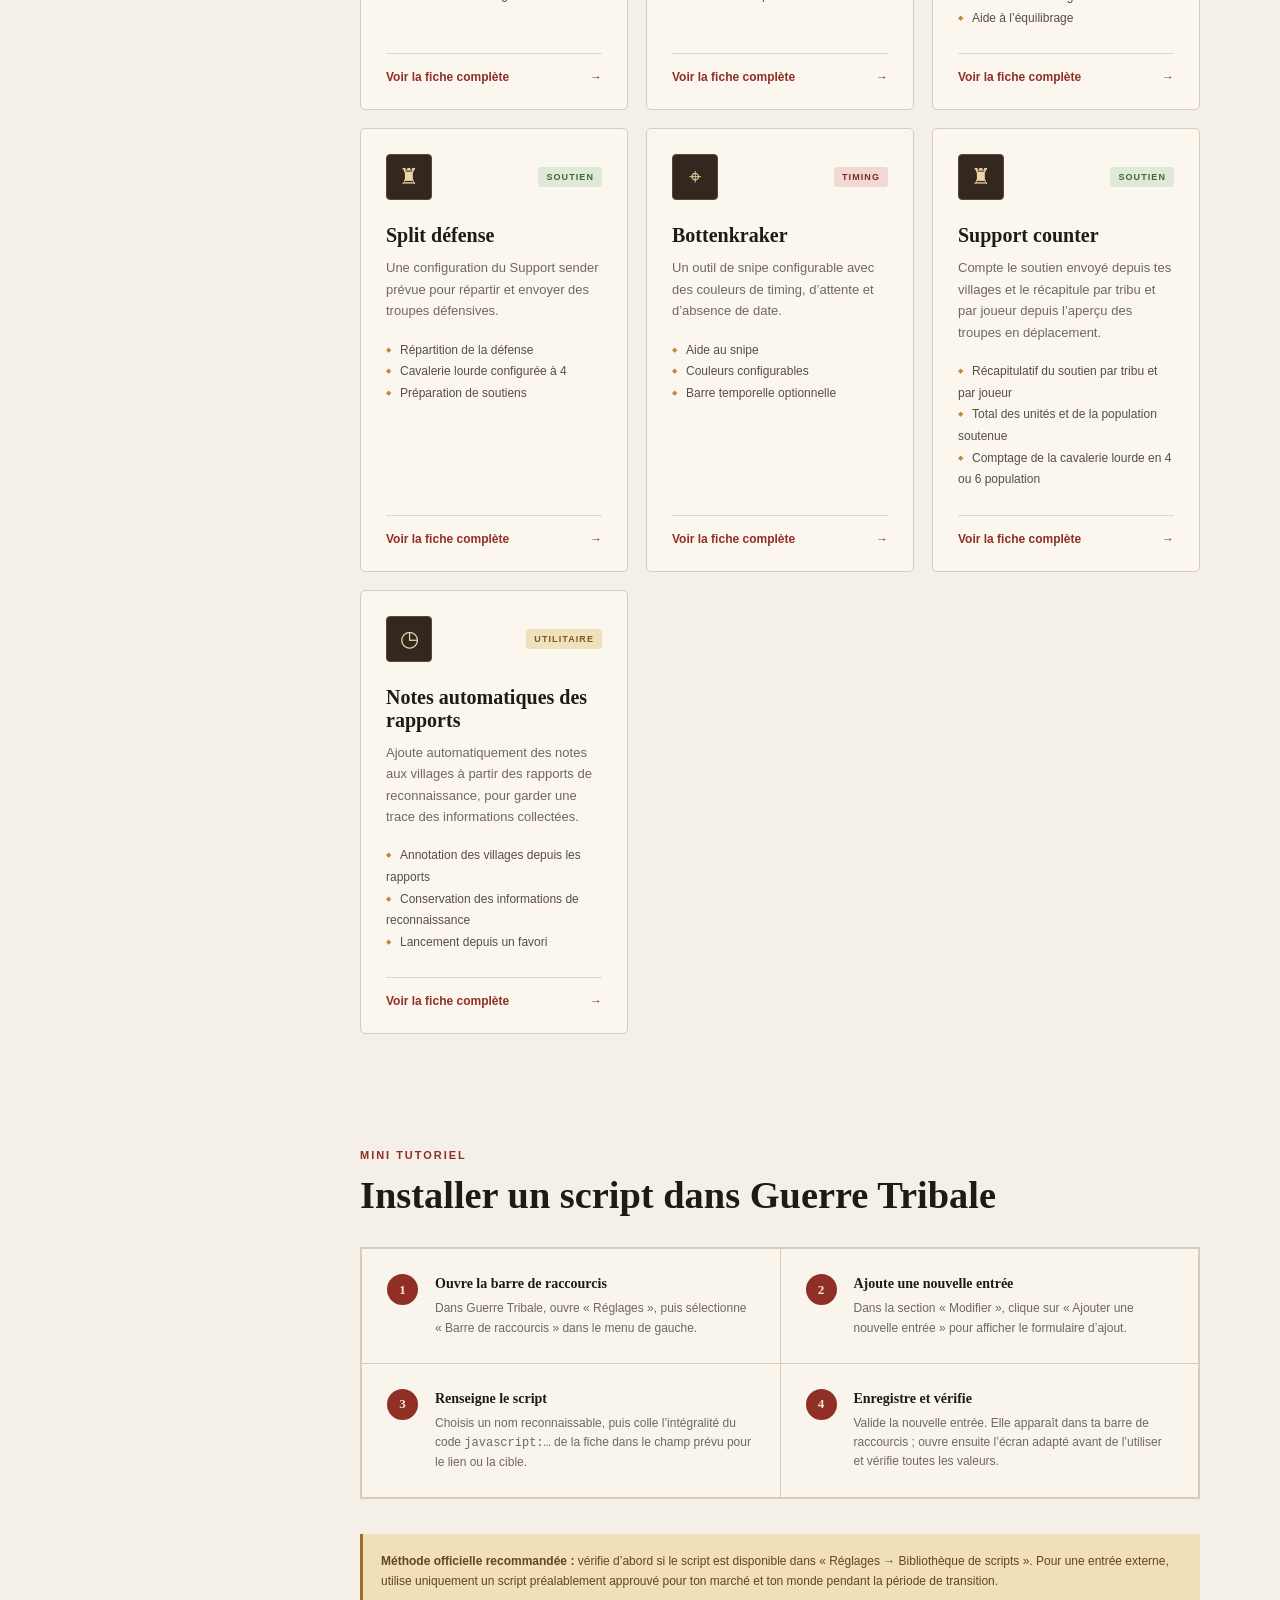
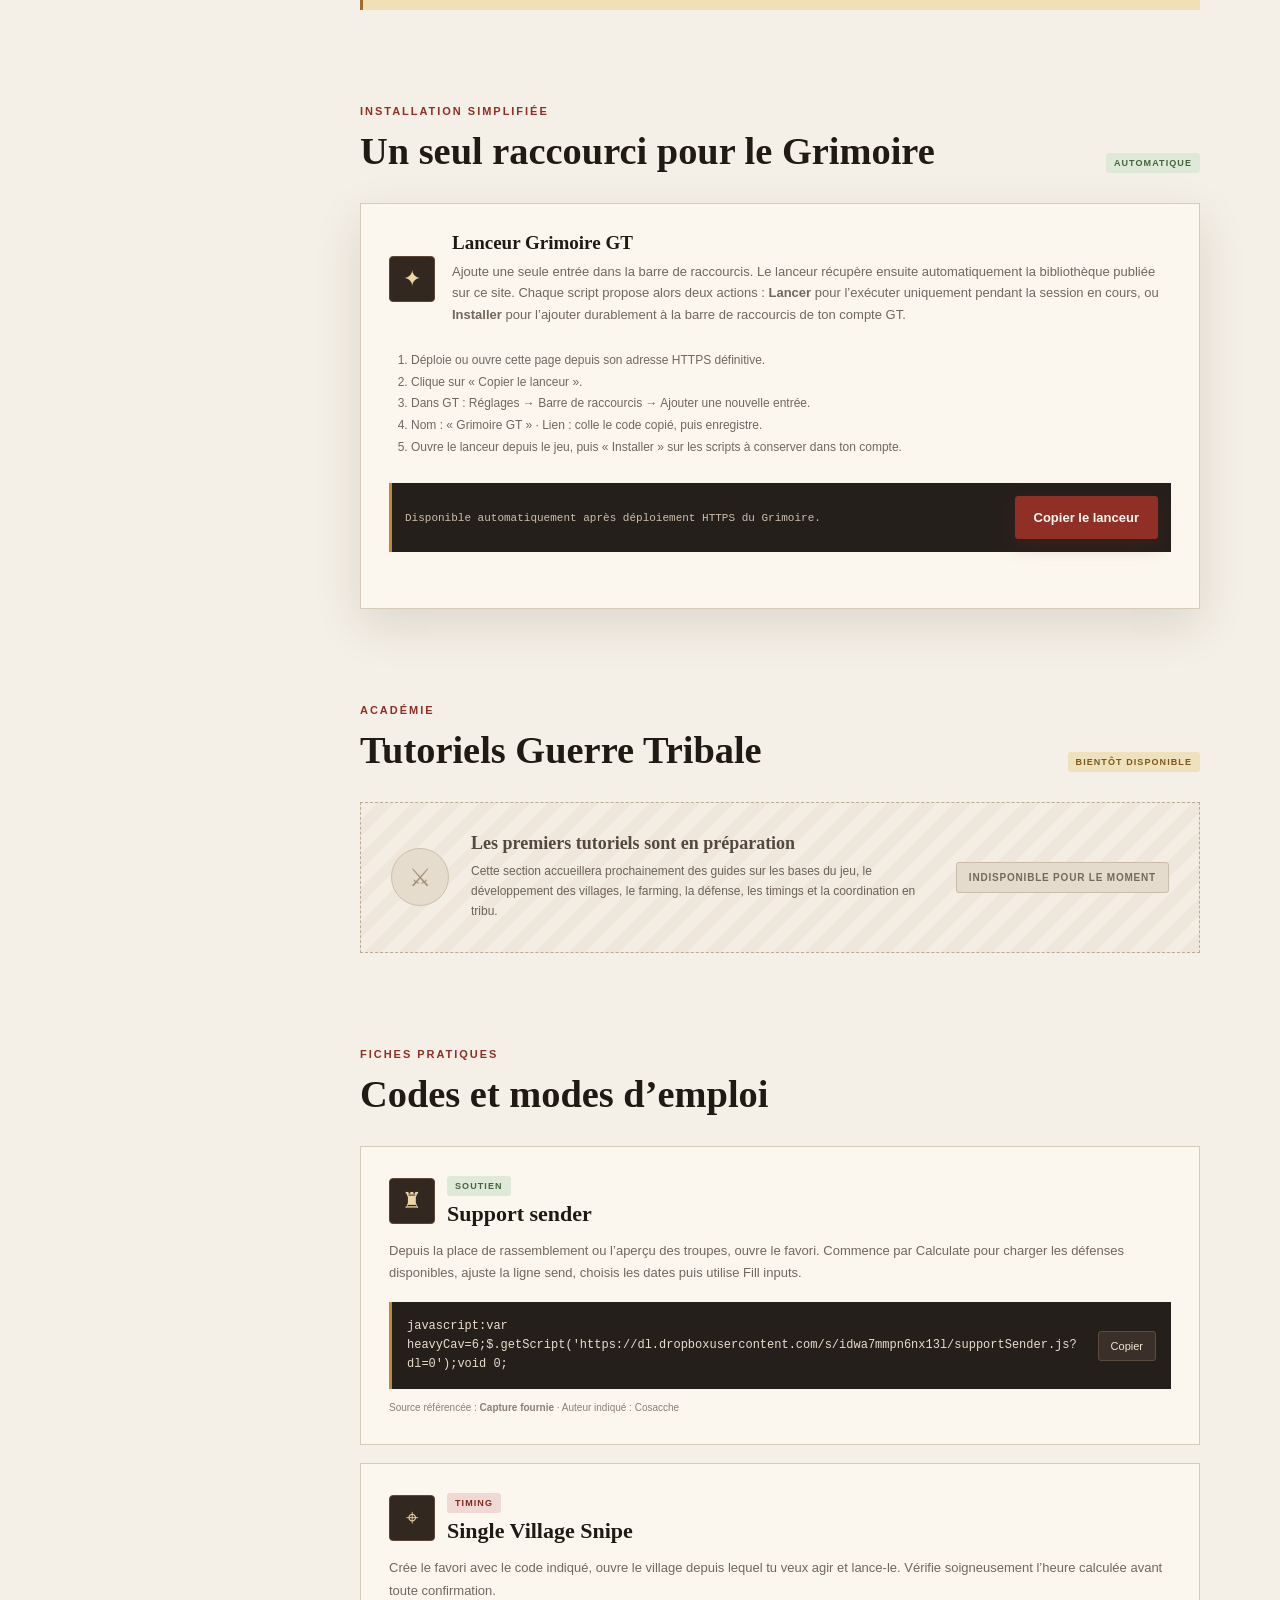
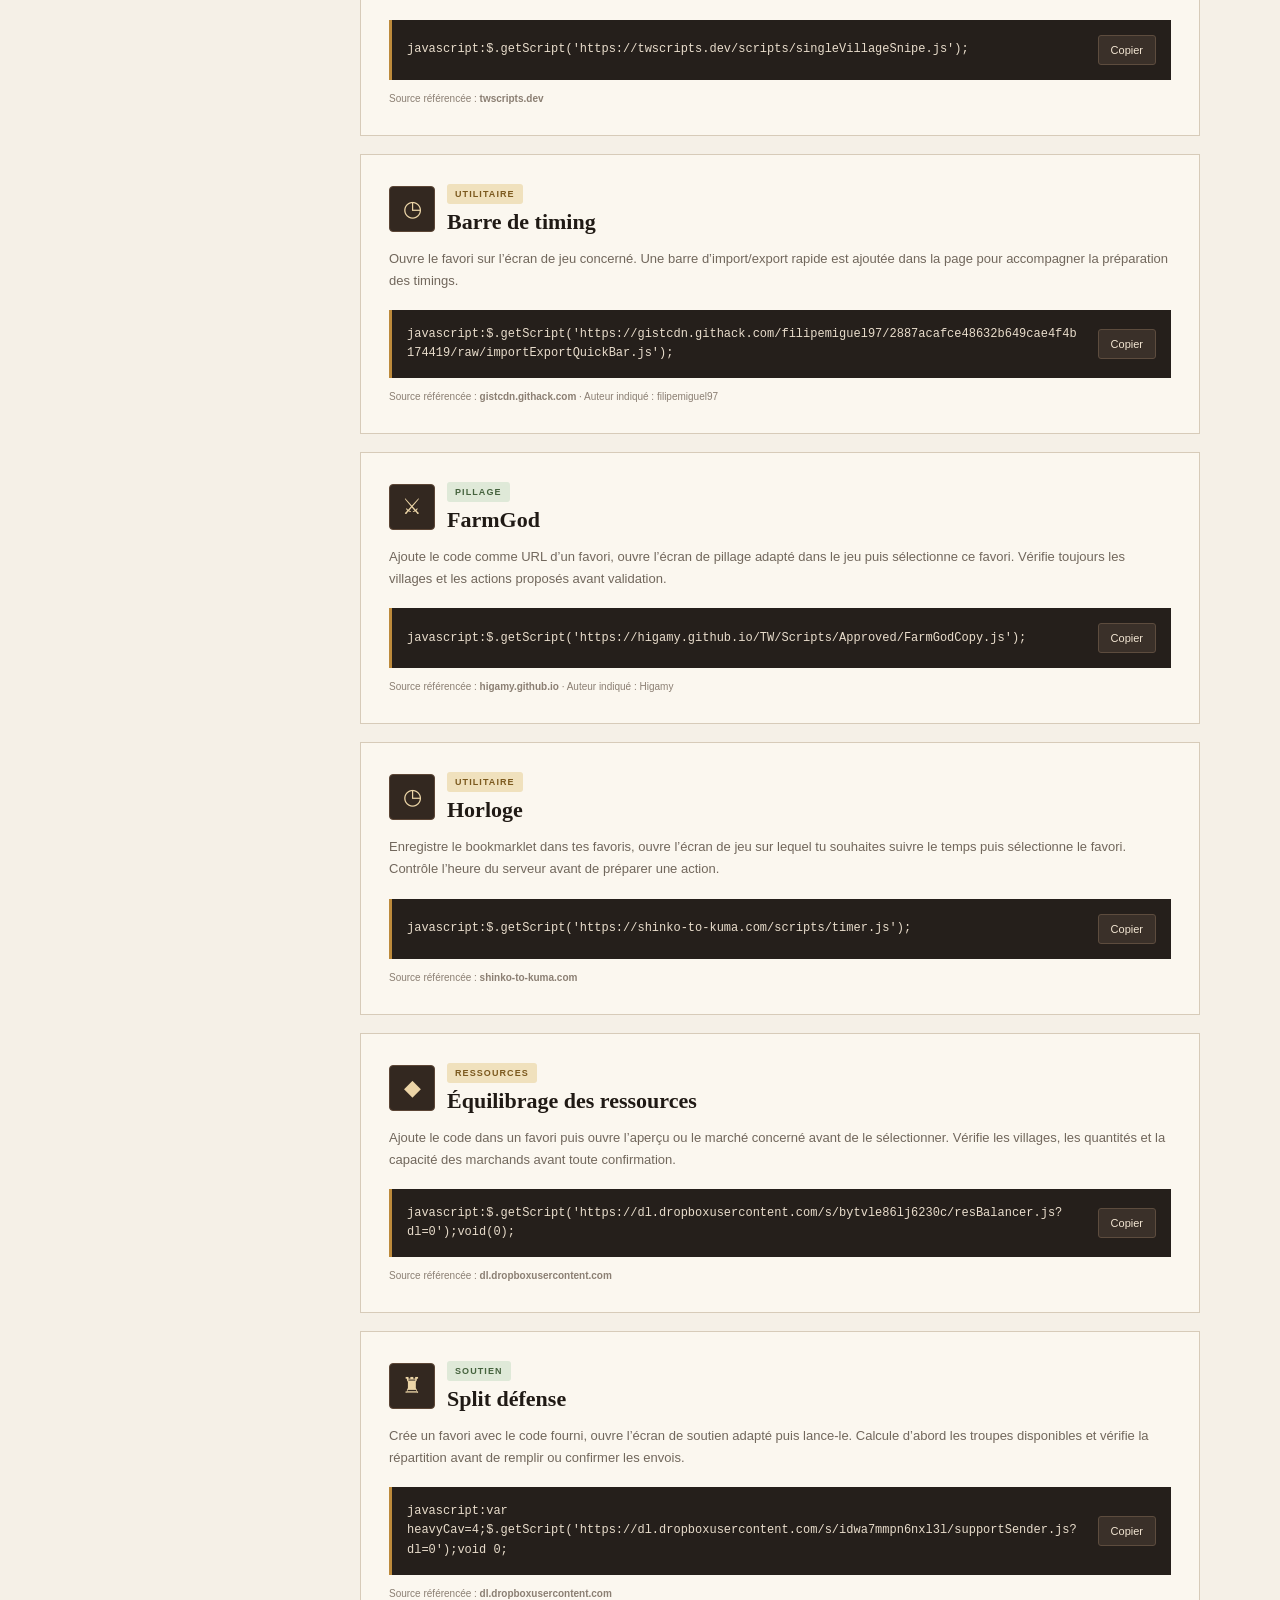
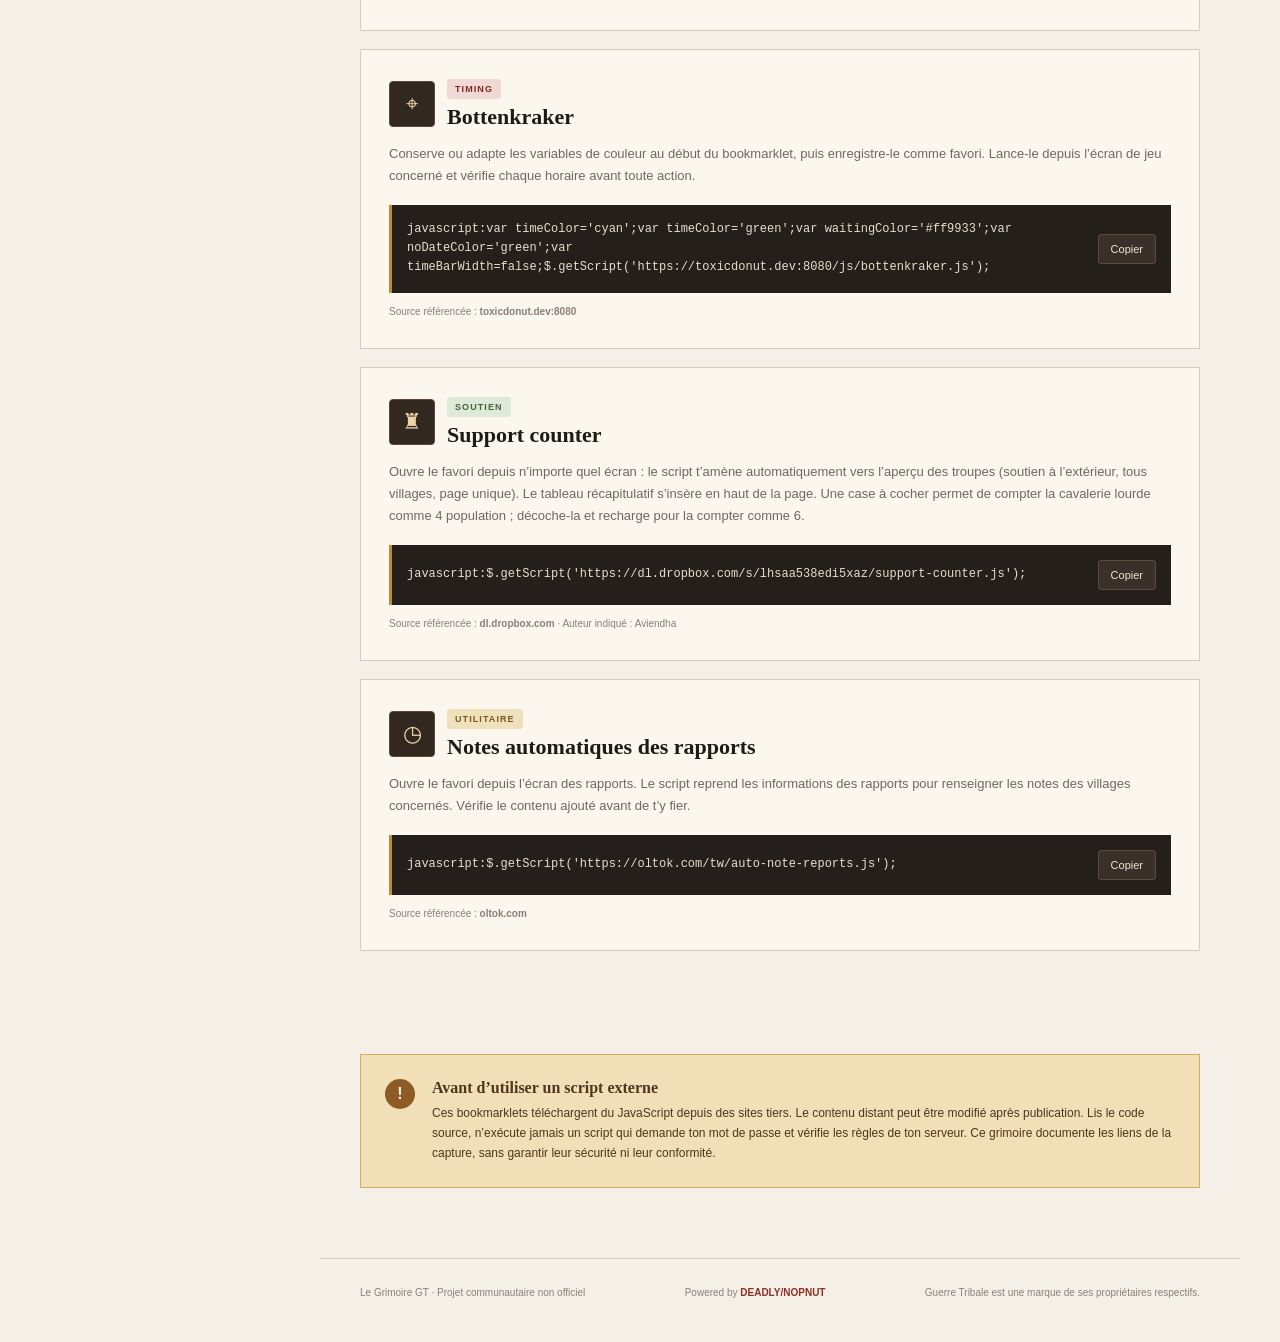
==== commit 9ddf0aa1: "installer" ====
--- a/index.html
+++ b/index.html
@@ -114,13 +114,14 @@
             <div class="launcher-card">
               <div class="launcher-copy">
                 <span class="script-icon">✦</span>
-                <div><h3>Lanceur Grimoire GT</h3><p>Ajoute une seule entrée dans la barre de raccourcis. Le lanceur récupère ensuite automatiquement la bibliothèque publiée sur ce site et te laisse choisir l’outil à ouvrir.</p></div>
+                <div><h3>Lanceur Grimoire GT</h3><p>Ajoute une seule entrée dans la barre de raccourcis. Le lanceur récupère ensuite automatiquement la bibliothèque publiée sur ce site. Chaque script propose alors deux actions : <strong>Lancer</strong> pour l’exécuter uniquement pendant la session en cours, ou <strong>Installer</strong> pour l’ajouter durablement à la barre de raccourcis de ton compte GT.</p></div>
               </div>
               <ol class="launcher-steps">
                 <li>Déploie ou ouvre cette page depuis son adresse HTTPS définitive.</li>
                 <li>Clique sur « Copier le lanceur ».</li>
                 <li>Dans GT : Réglages → Barre de raccourcis → Ajouter une nouvelle entrée.</li>
                 <li>Nom : « Grimoire GT » · Lien : colle le code copié, puis enregistre.</li>
+                <li>Ouvre le lanceur depuis le jeu, puis « Installer » sur les scripts à conserver dans ton compte.</li>
               </ol>
               <div class="launcher-action">
                 <code id="launcherPreview">Le lien sera généré automatiquement depuis l’adresse du site.</code>
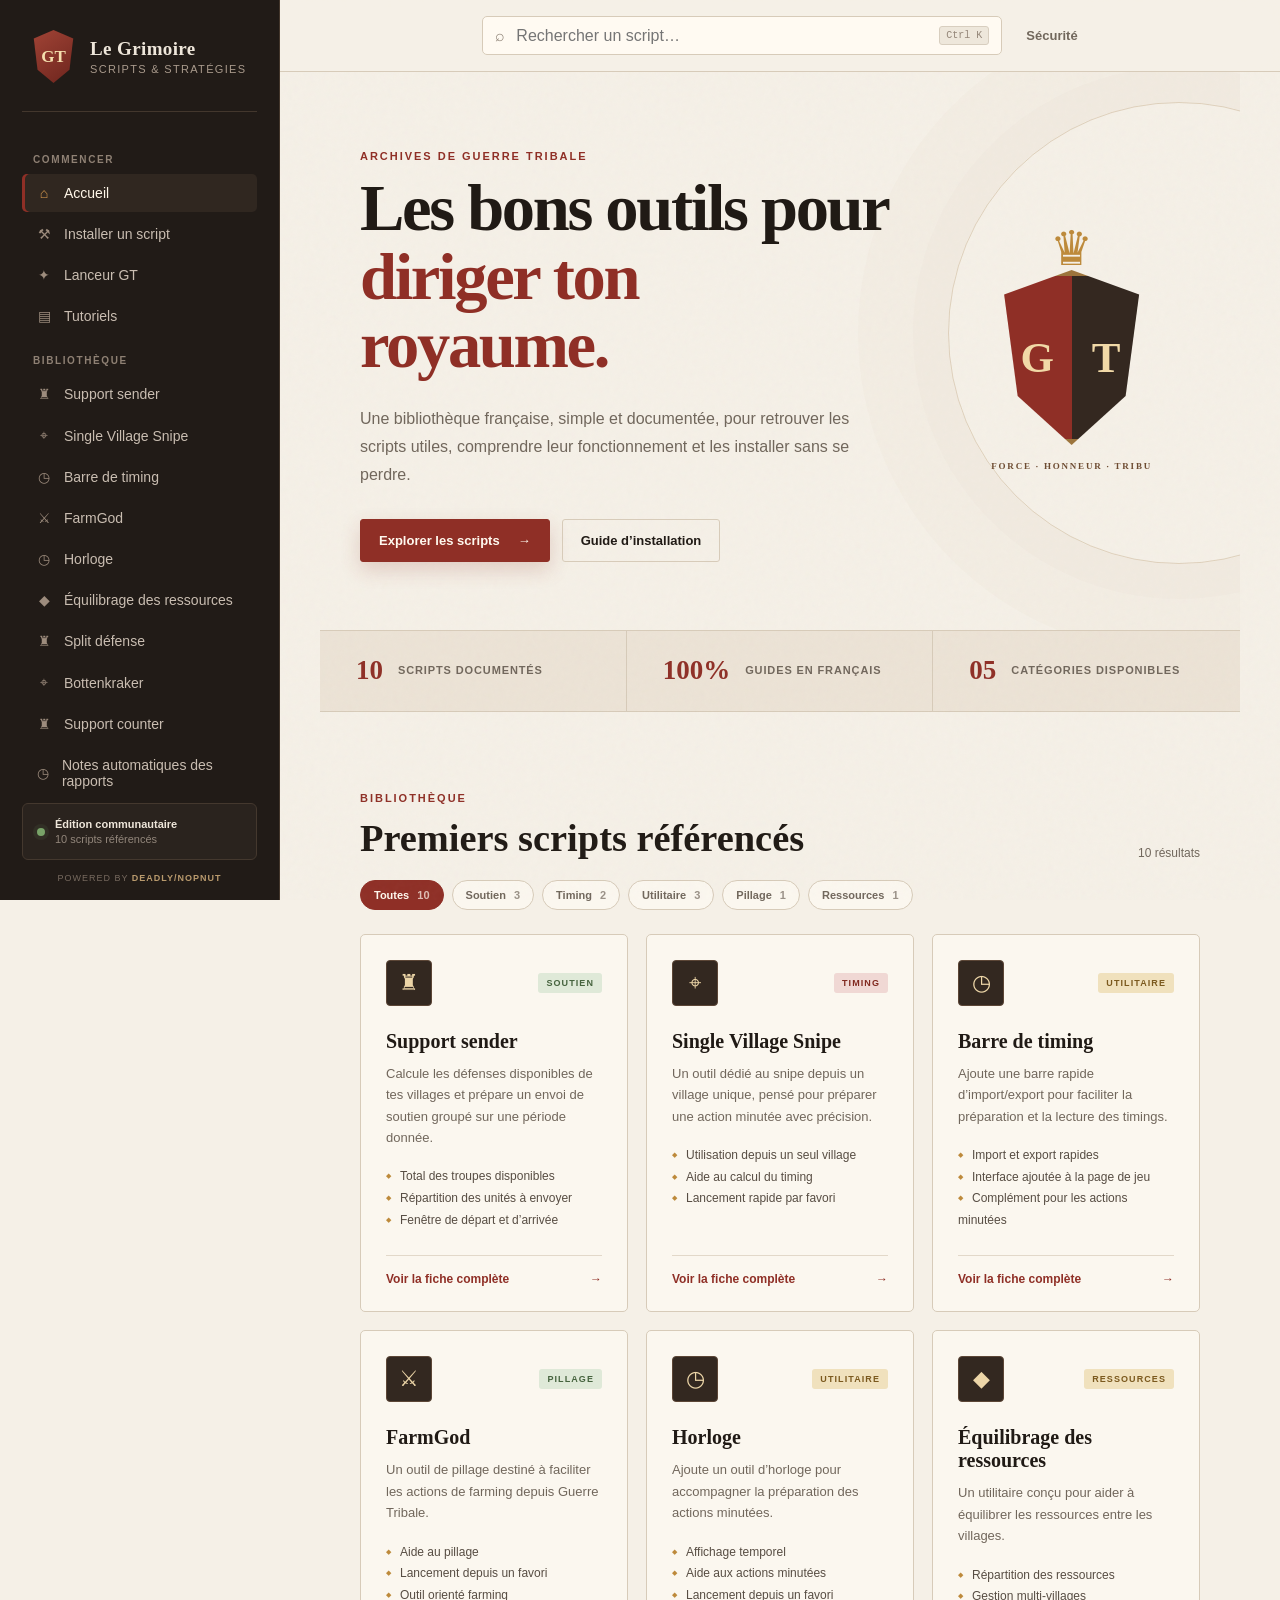
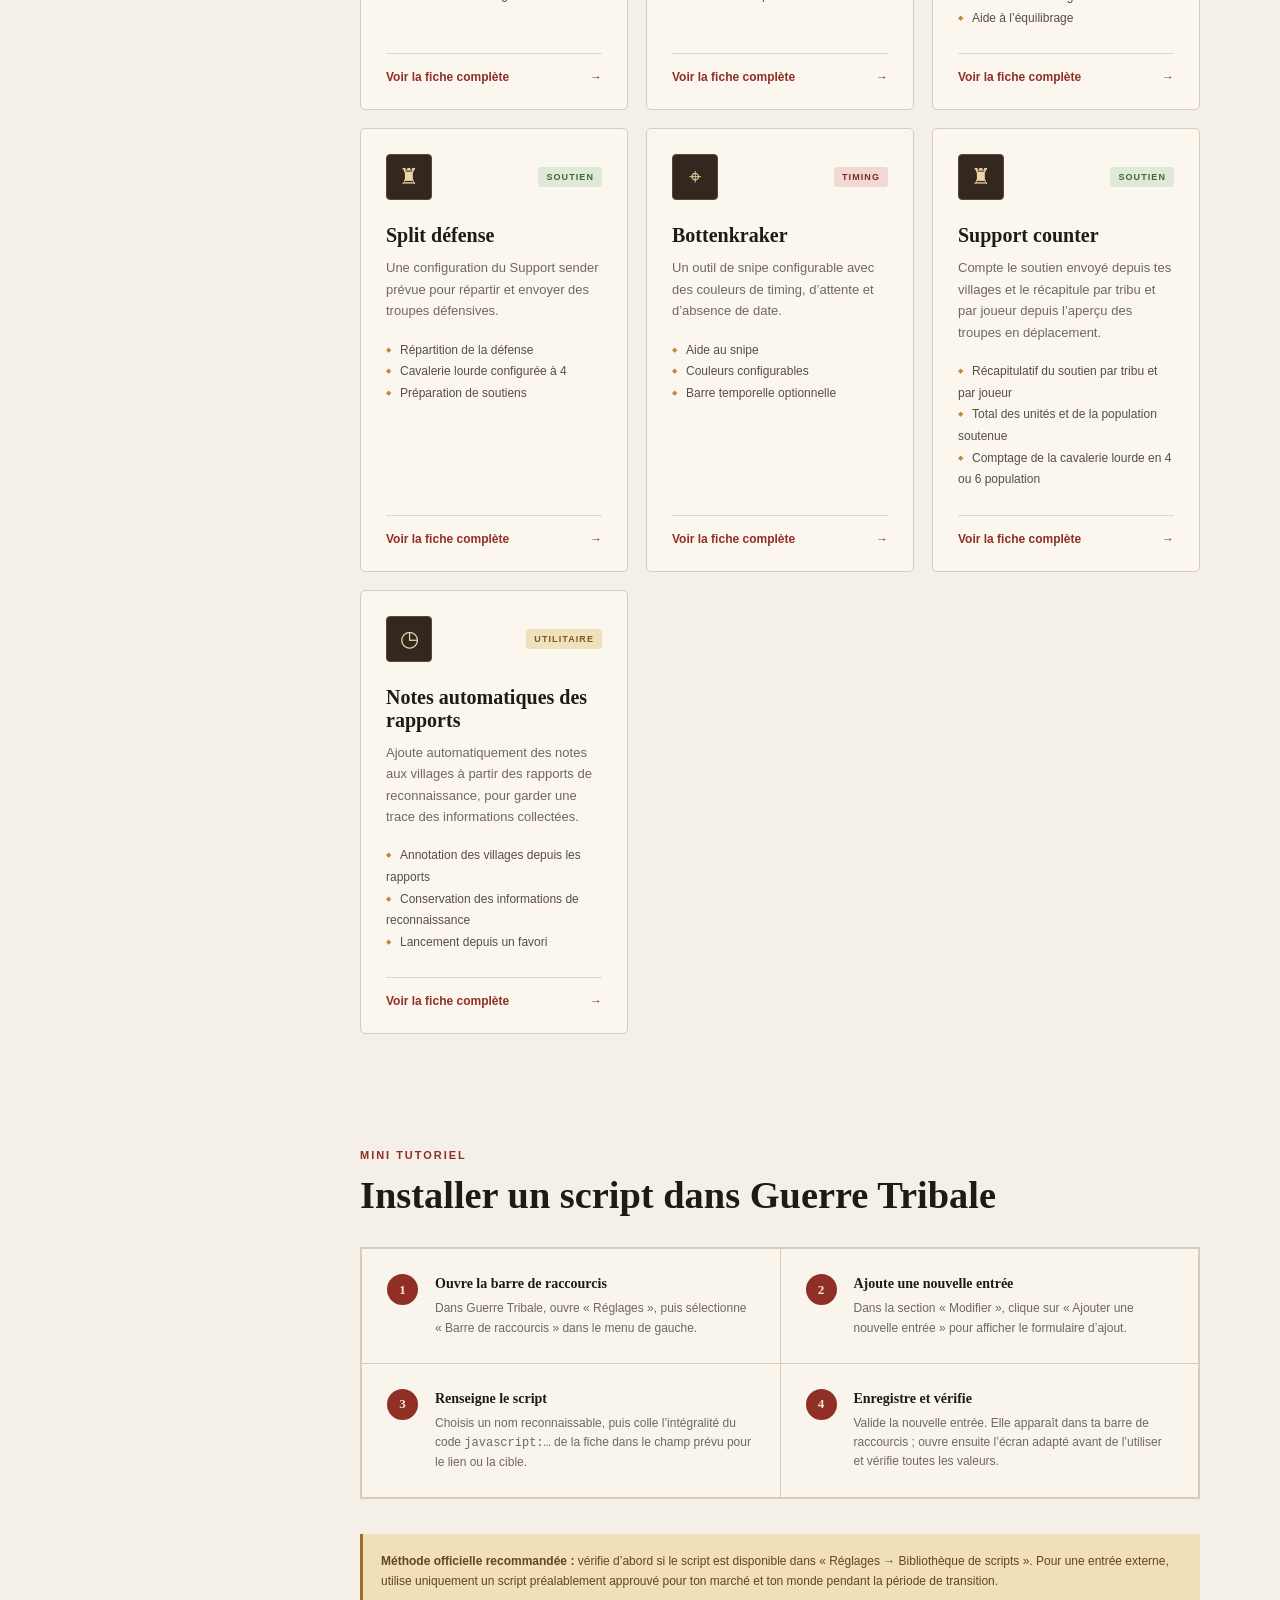
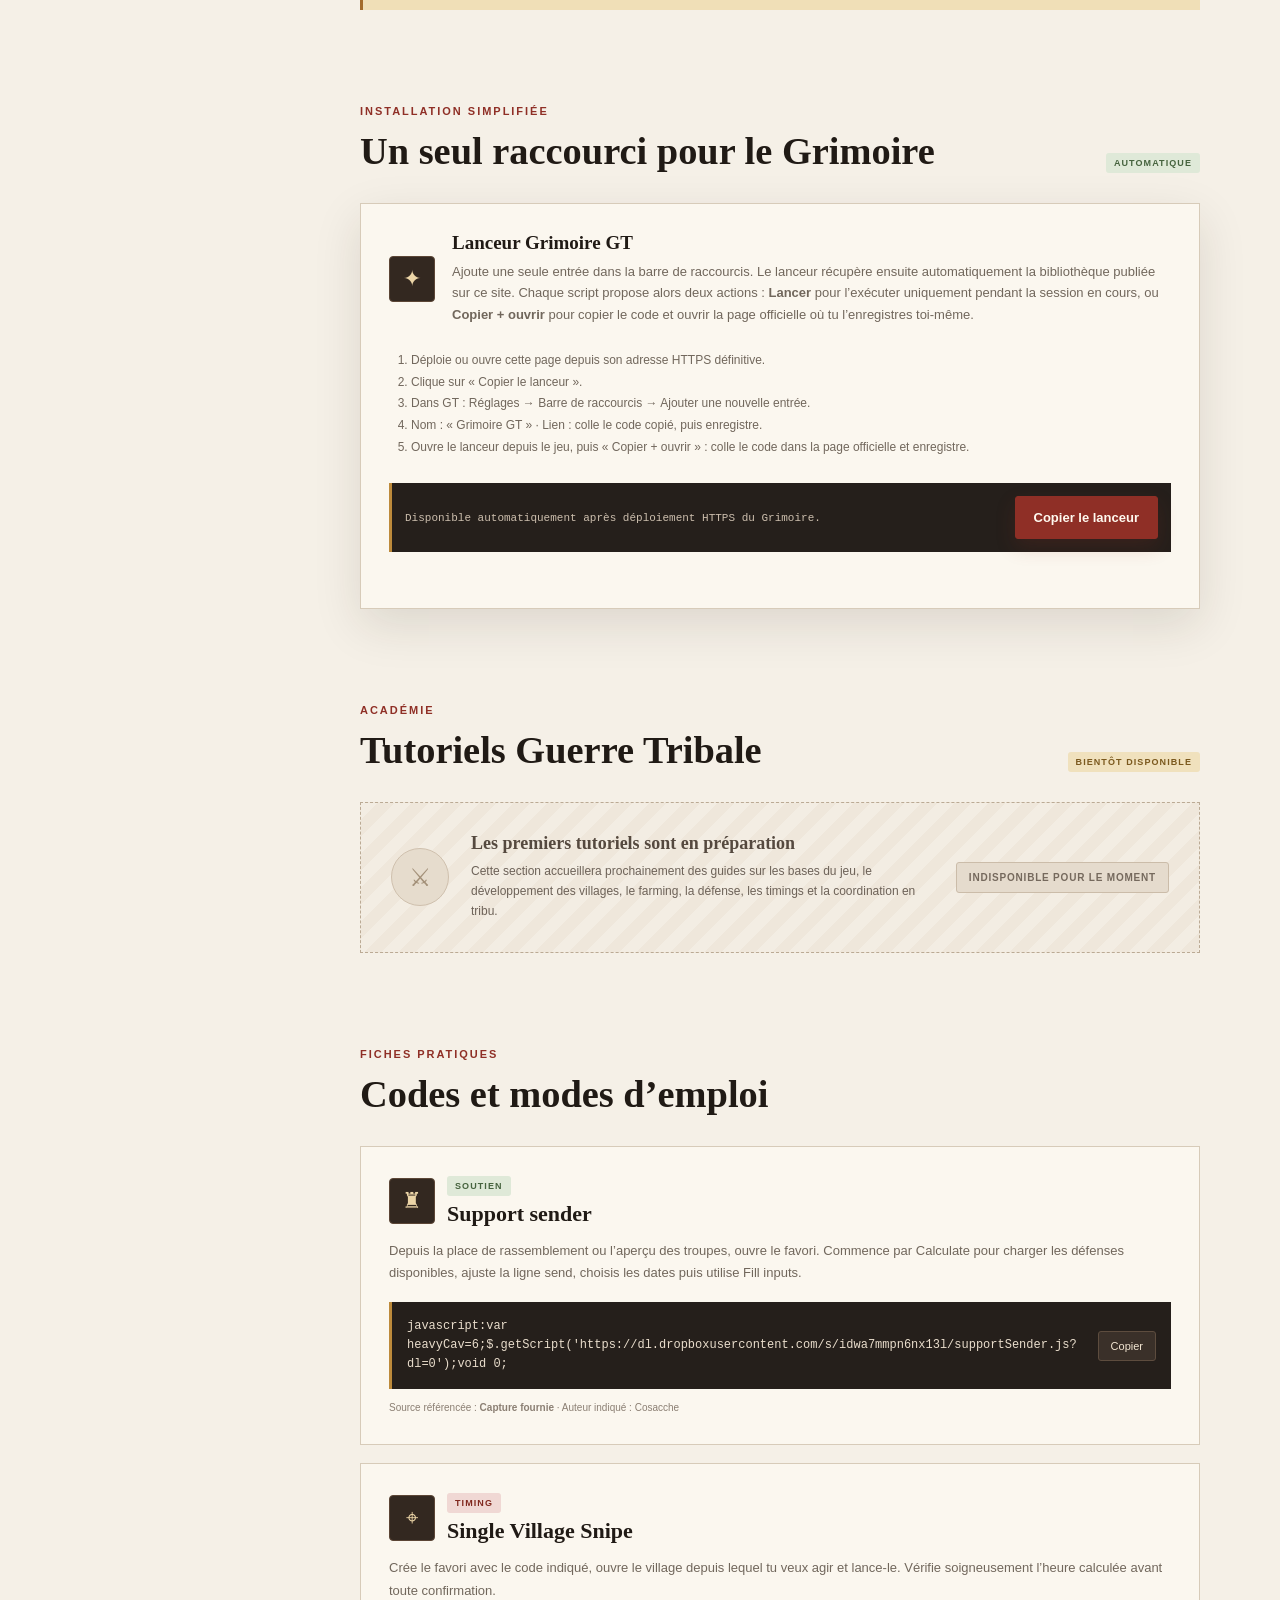
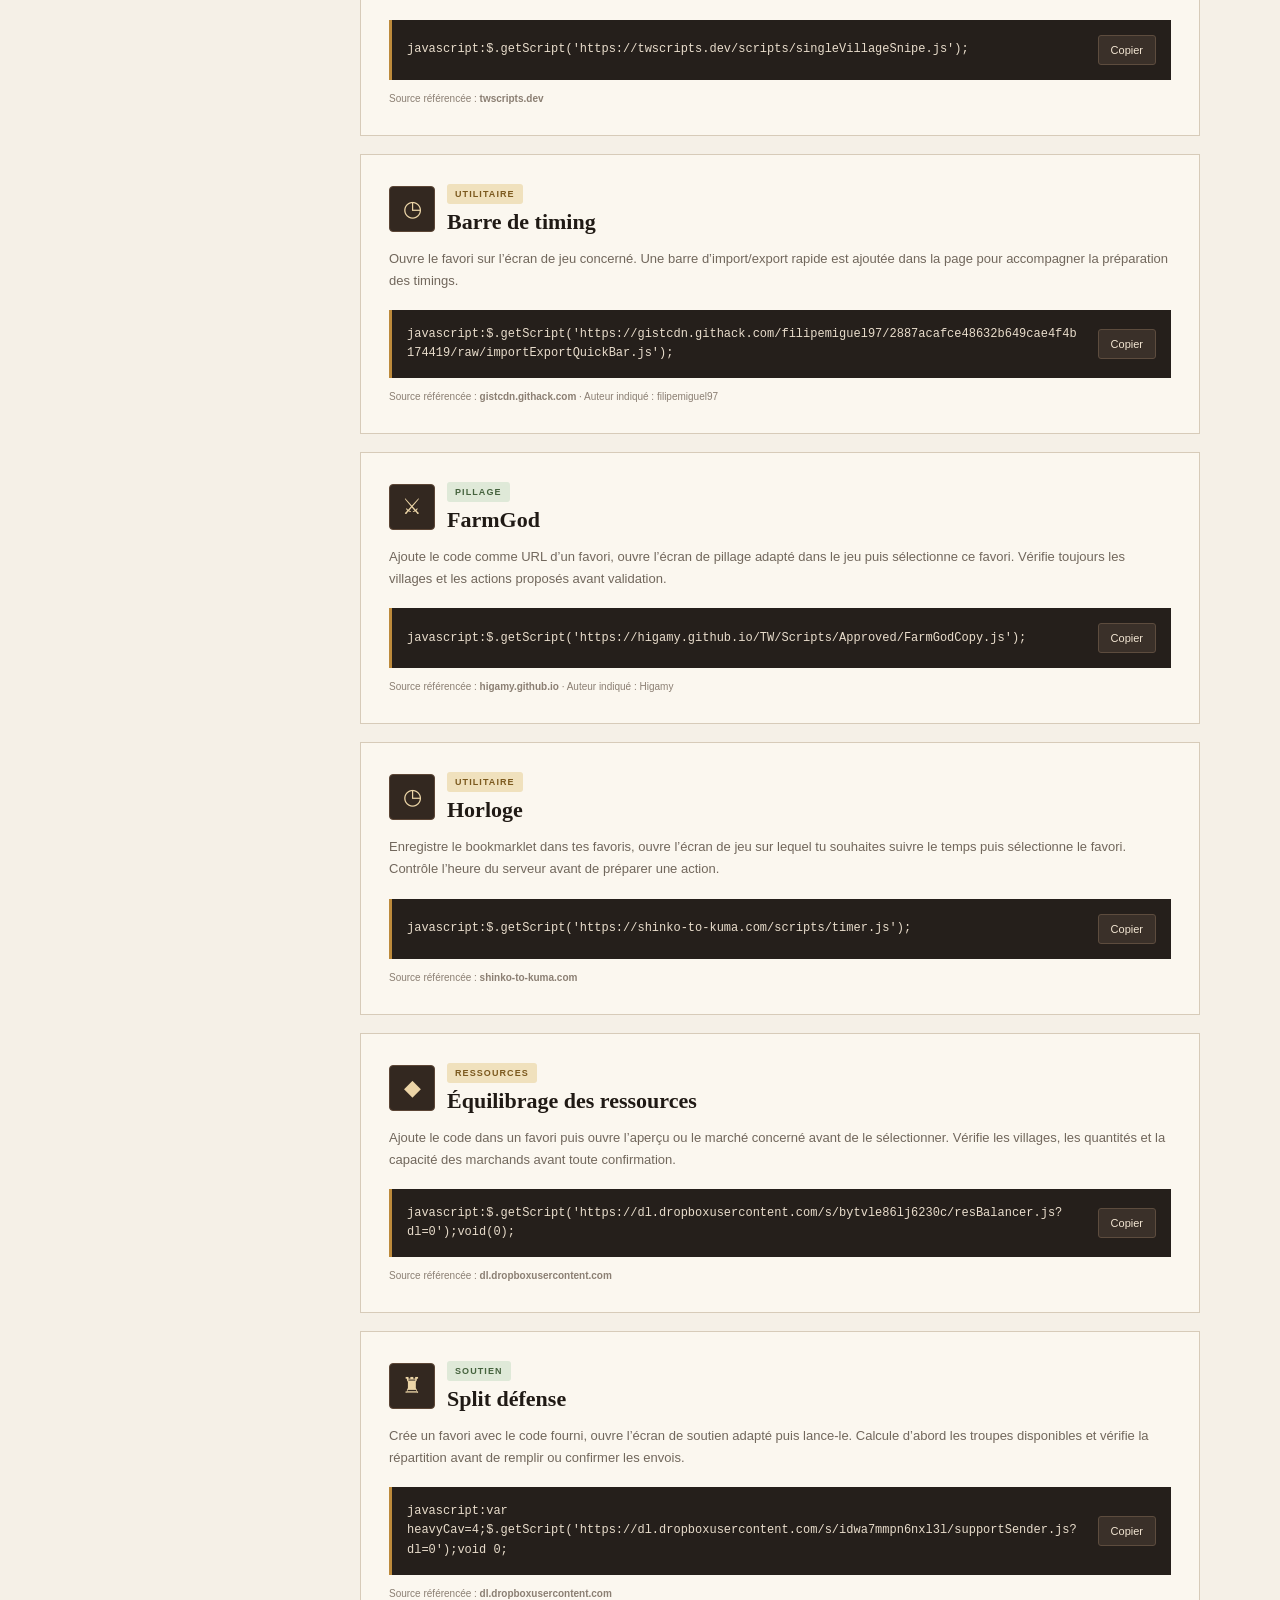
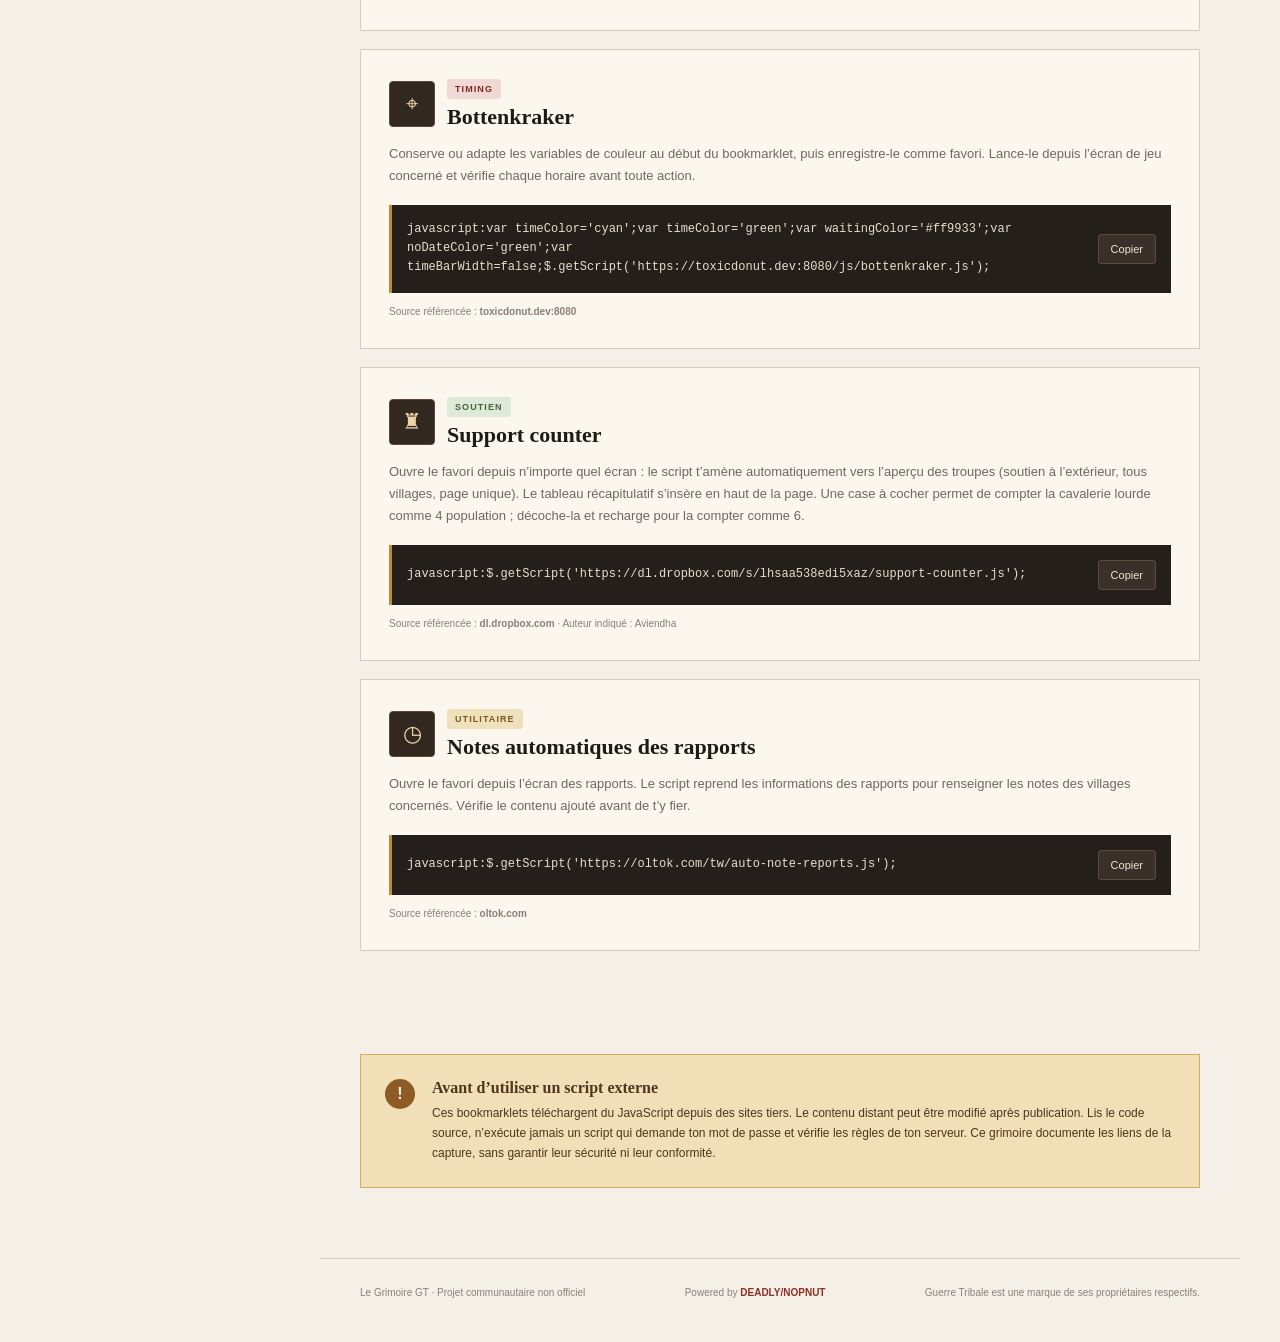
==== commit 1b3079cb: "installer upd" ====
--- a/index.html
+++ b/index.html
@@ -114,14 +114,14 @@
             <div class="launcher-card">
               <div class="launcher-copy">
                 <span class="script-icon">✦</span>
-                <div><h3>Lanceur Grimoire GT</h3><p>Ajoute une seule entrée dans la barre de raccourcis. Le lanceur récupère ensuite automatiquement la bibliothèque publiée sur ce site. Chaque script propose alors deux actions : <strong>Lancer</strong> pour l’exécuter uniquement pendant la session en cours, ou <strong>Installer</strong> pour l’ajouter durablement à la barre de raccourcis de ton compte GT.</p></div>
+                <div><h3>Lanceur Grimoire GT</h3><p>Ajoute une seule entrée dans la barre de raccourcis. Le lanceur récupère ensuite automatiquement la bibliothèque publiée sur ce site. Chaque script propose alors deux actions : <strong>Lancer</strong> pour l’exécuter uniquement pendant la session en cours, ou <strong>Copier + ouvrir</strong> pour copier le code et ouvrir la page officielle où tu l’enregistres toi-même.</p></div>
               </div>
               <ol class="launcher-steps">
                 <li>Déploie ou ouvre cette page depuis son adresse HTTPS définitive.</li>
                 <li>Clique sur « Copier le lanceur ».</li>
                 <li>Dans GT : Réglages → Barre de raccourcis → Ajouter une nouvelle entrée.</li>
                 <li>Nom : « Grimoire GT » · Lien : colle le code copié, puis enregistre.</li>
-                <li>Ouvre le lanceur depuis le jeu, puis « Installer » sur les scripts à conserver dans ton compte.</li>
+                <li>Ouvre le lanceur depuis le jeu, puis « Copier + ouvrir » : colle le code dans la page officielle et enregistre.</li>
               </ol>
               <div class="launcher-action">
                 <code id="launcherPreview">Le lien sera généré automatiquement depuis l’adresse du site.</code>
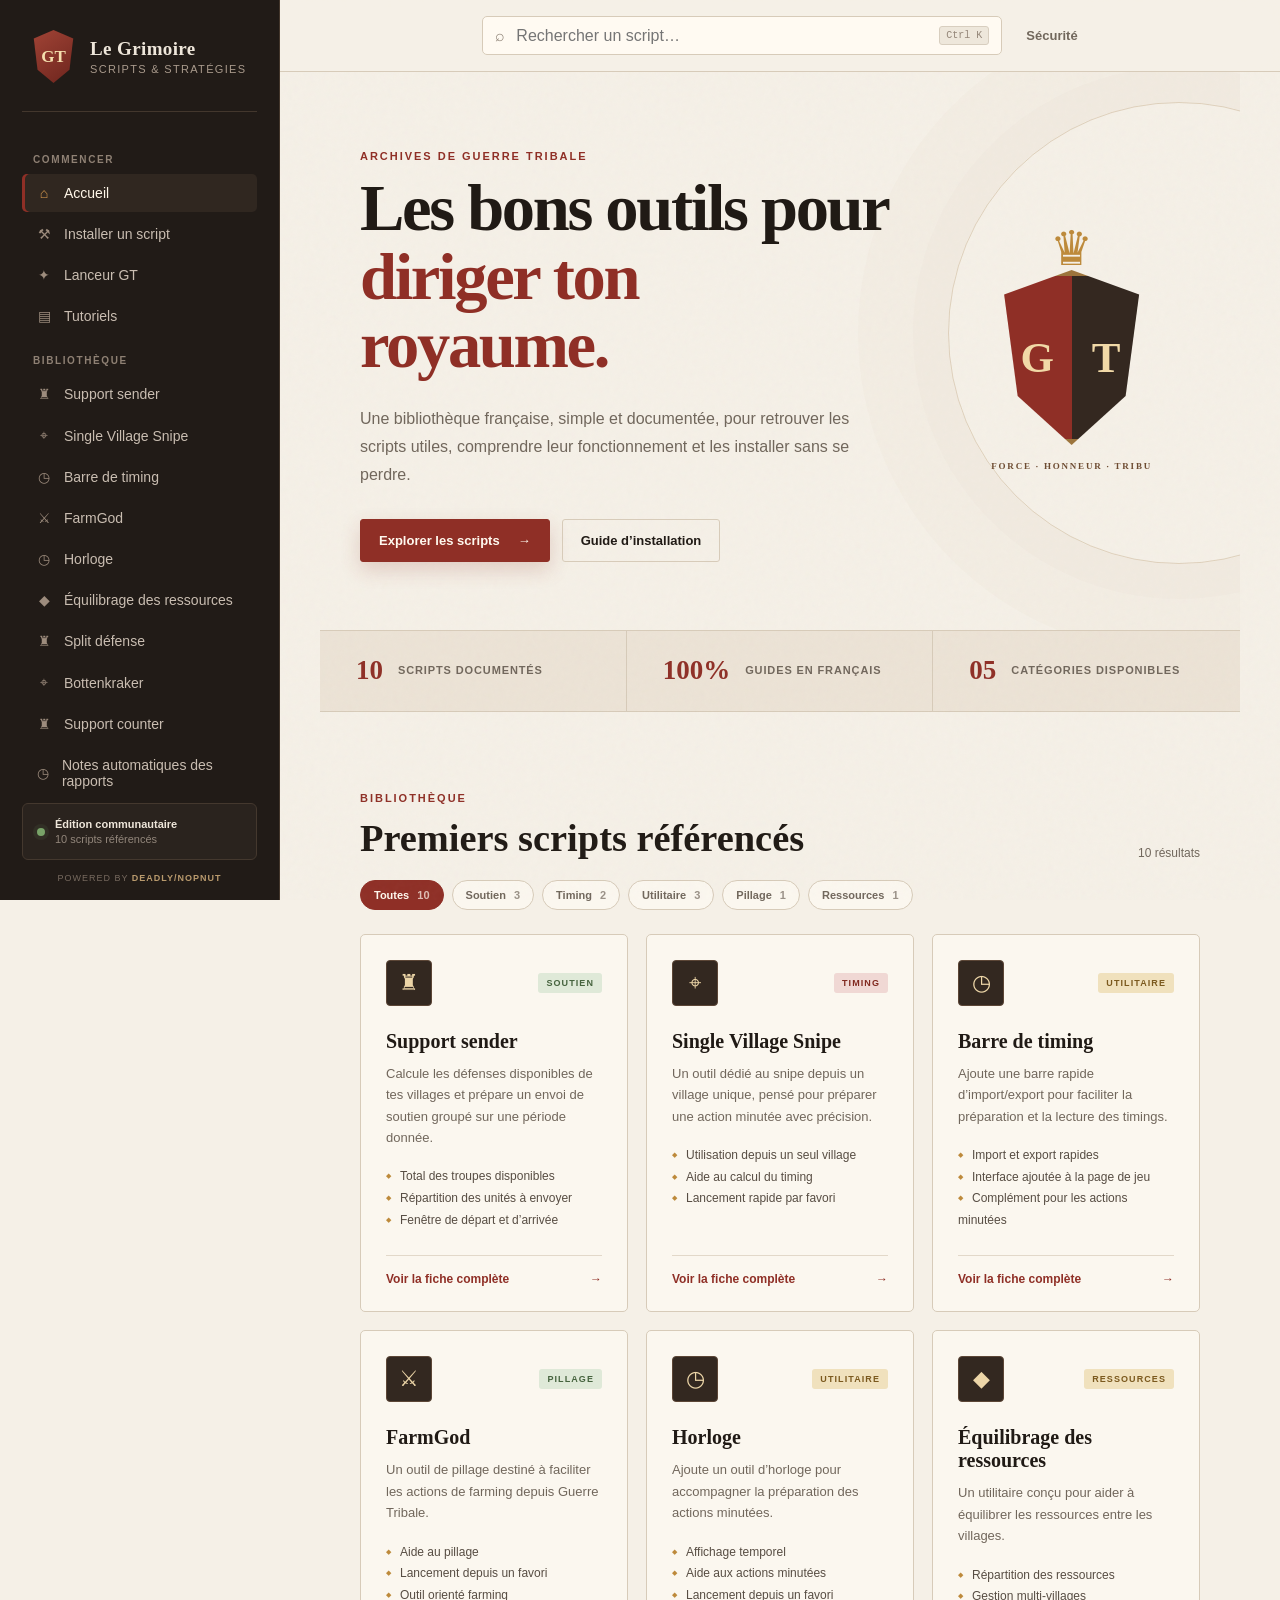
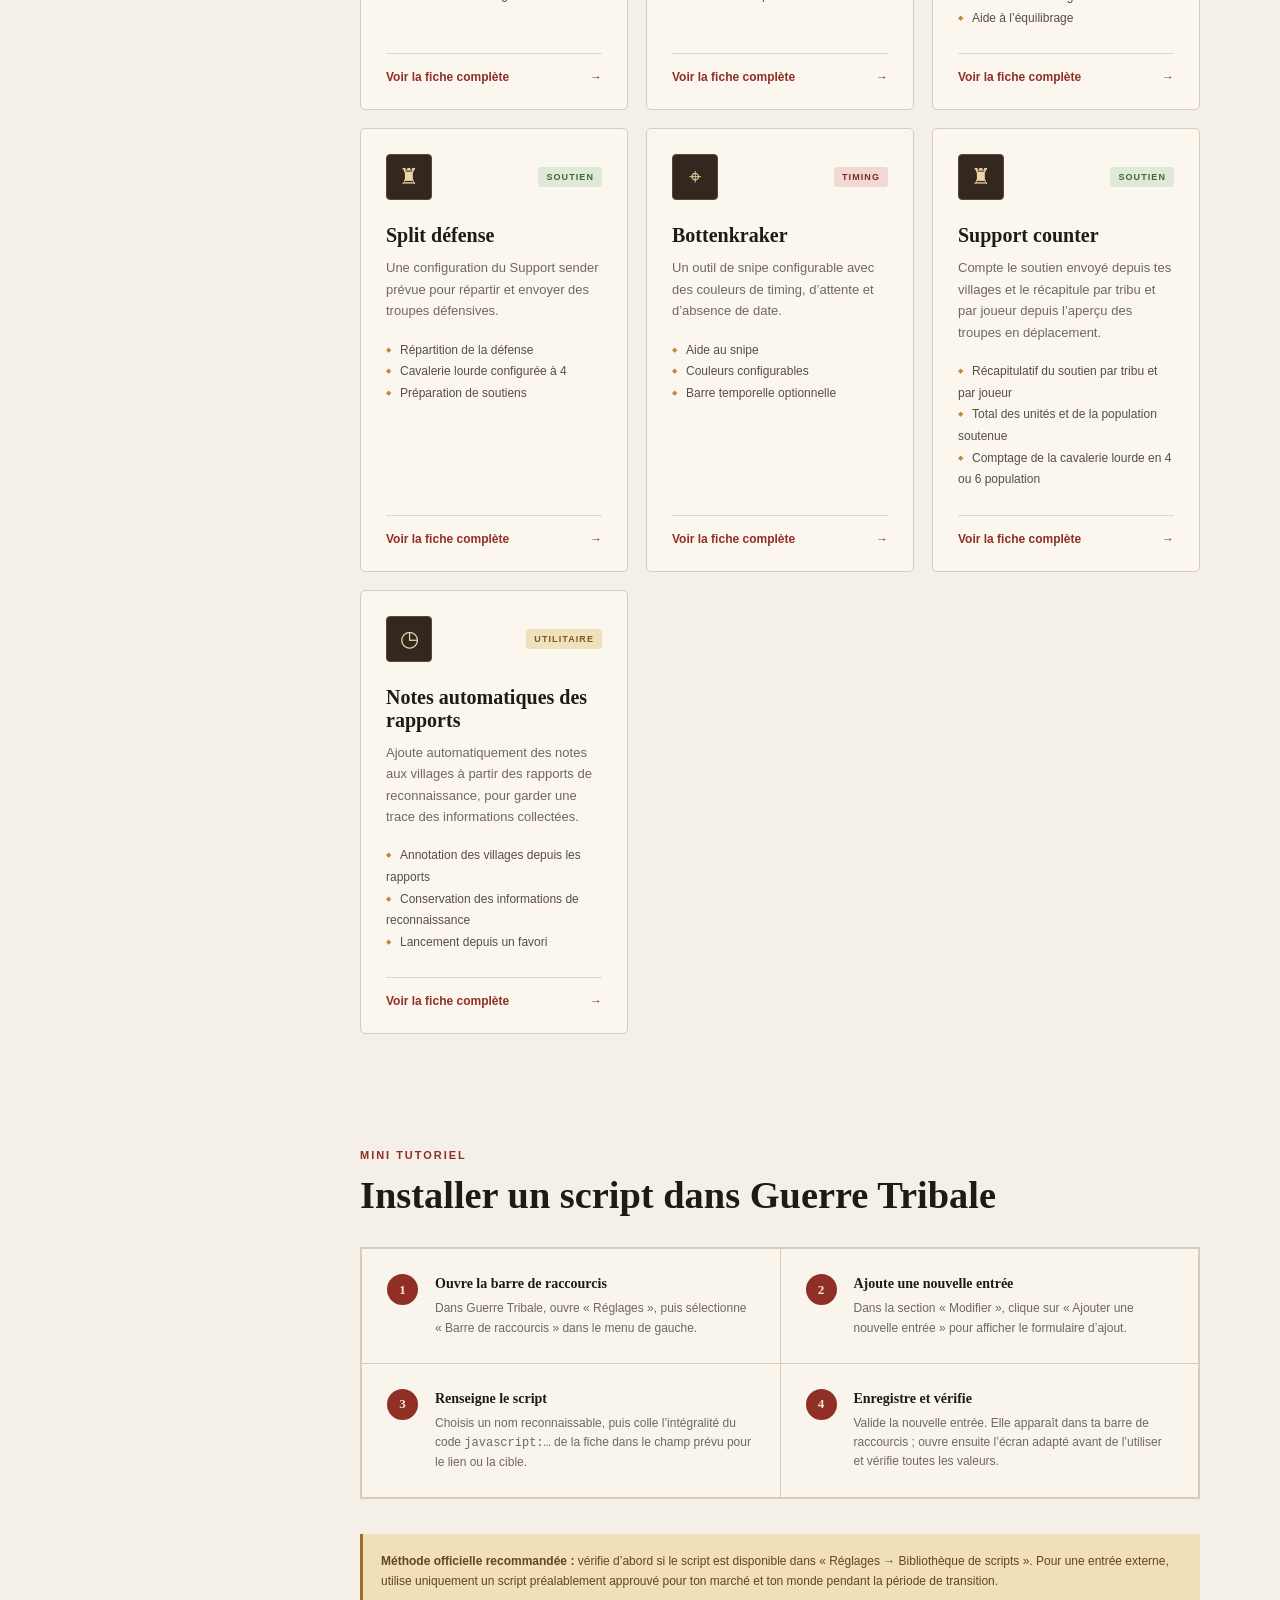
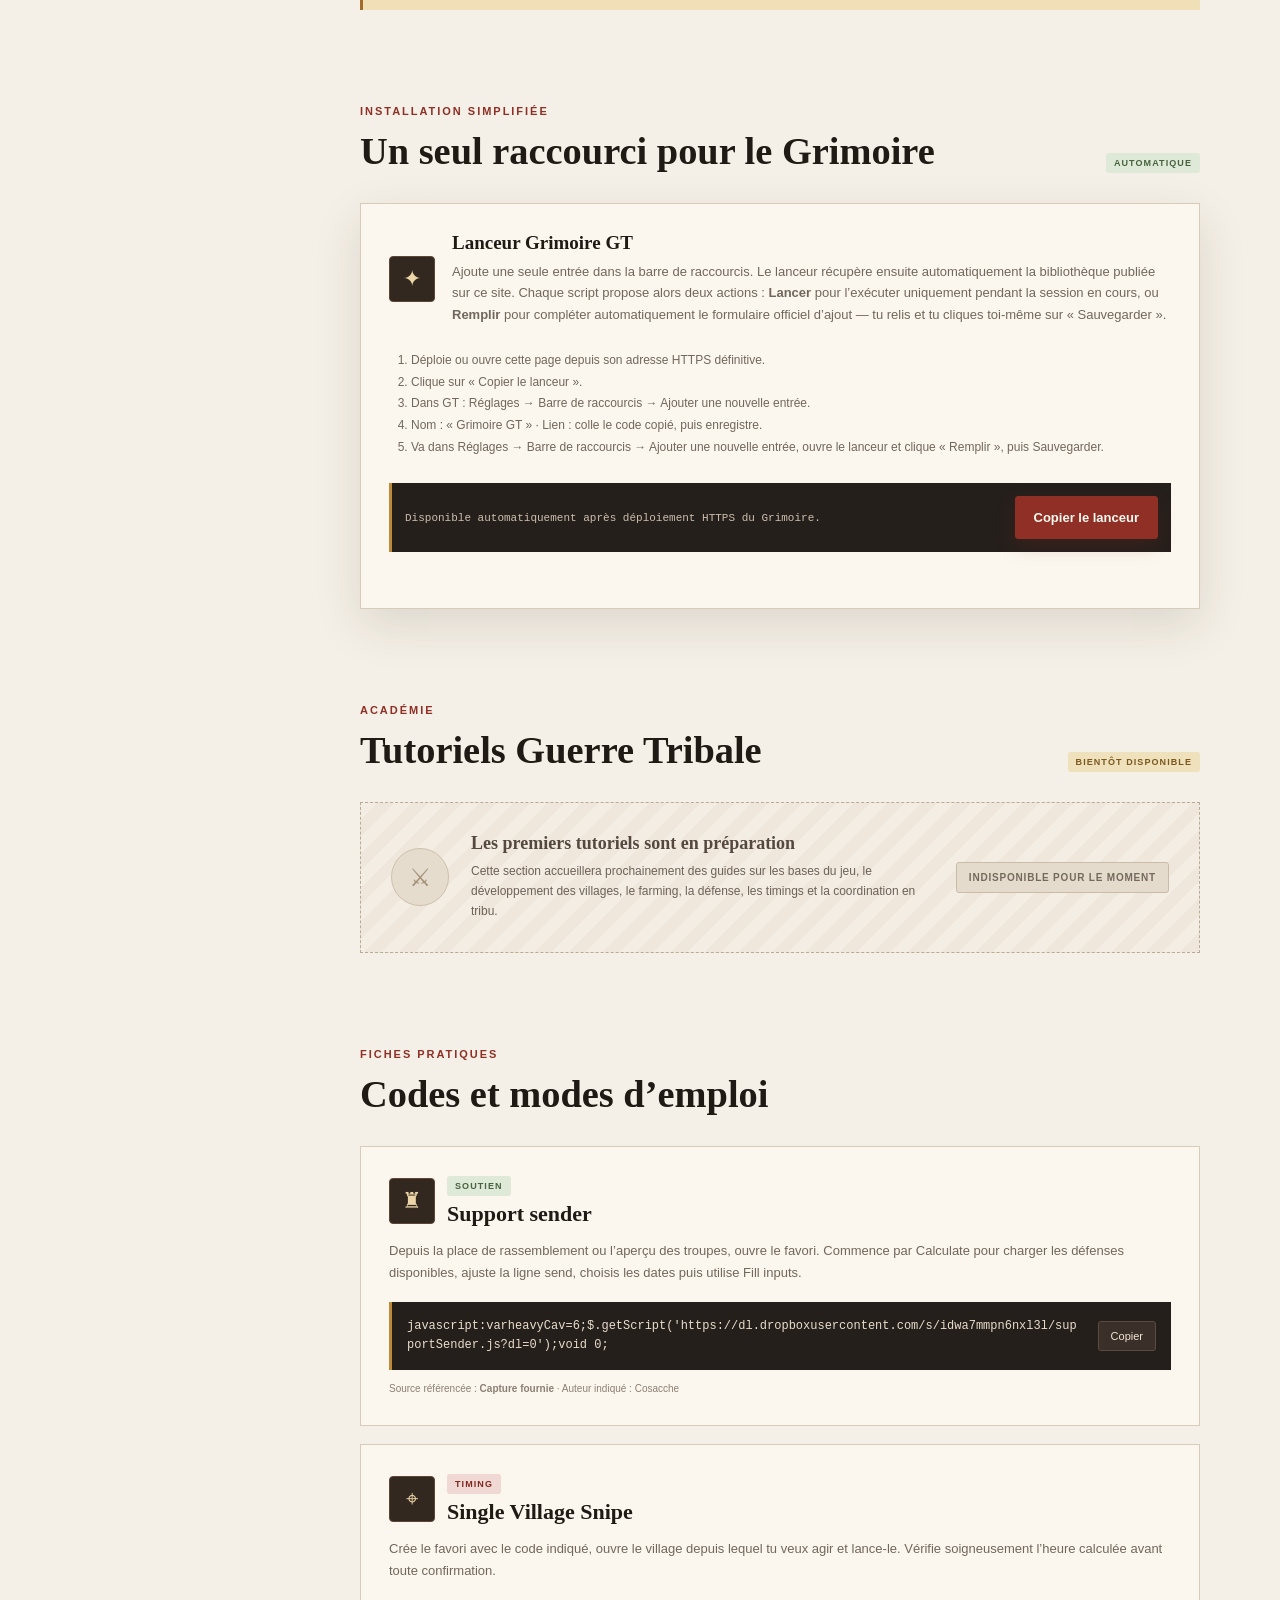
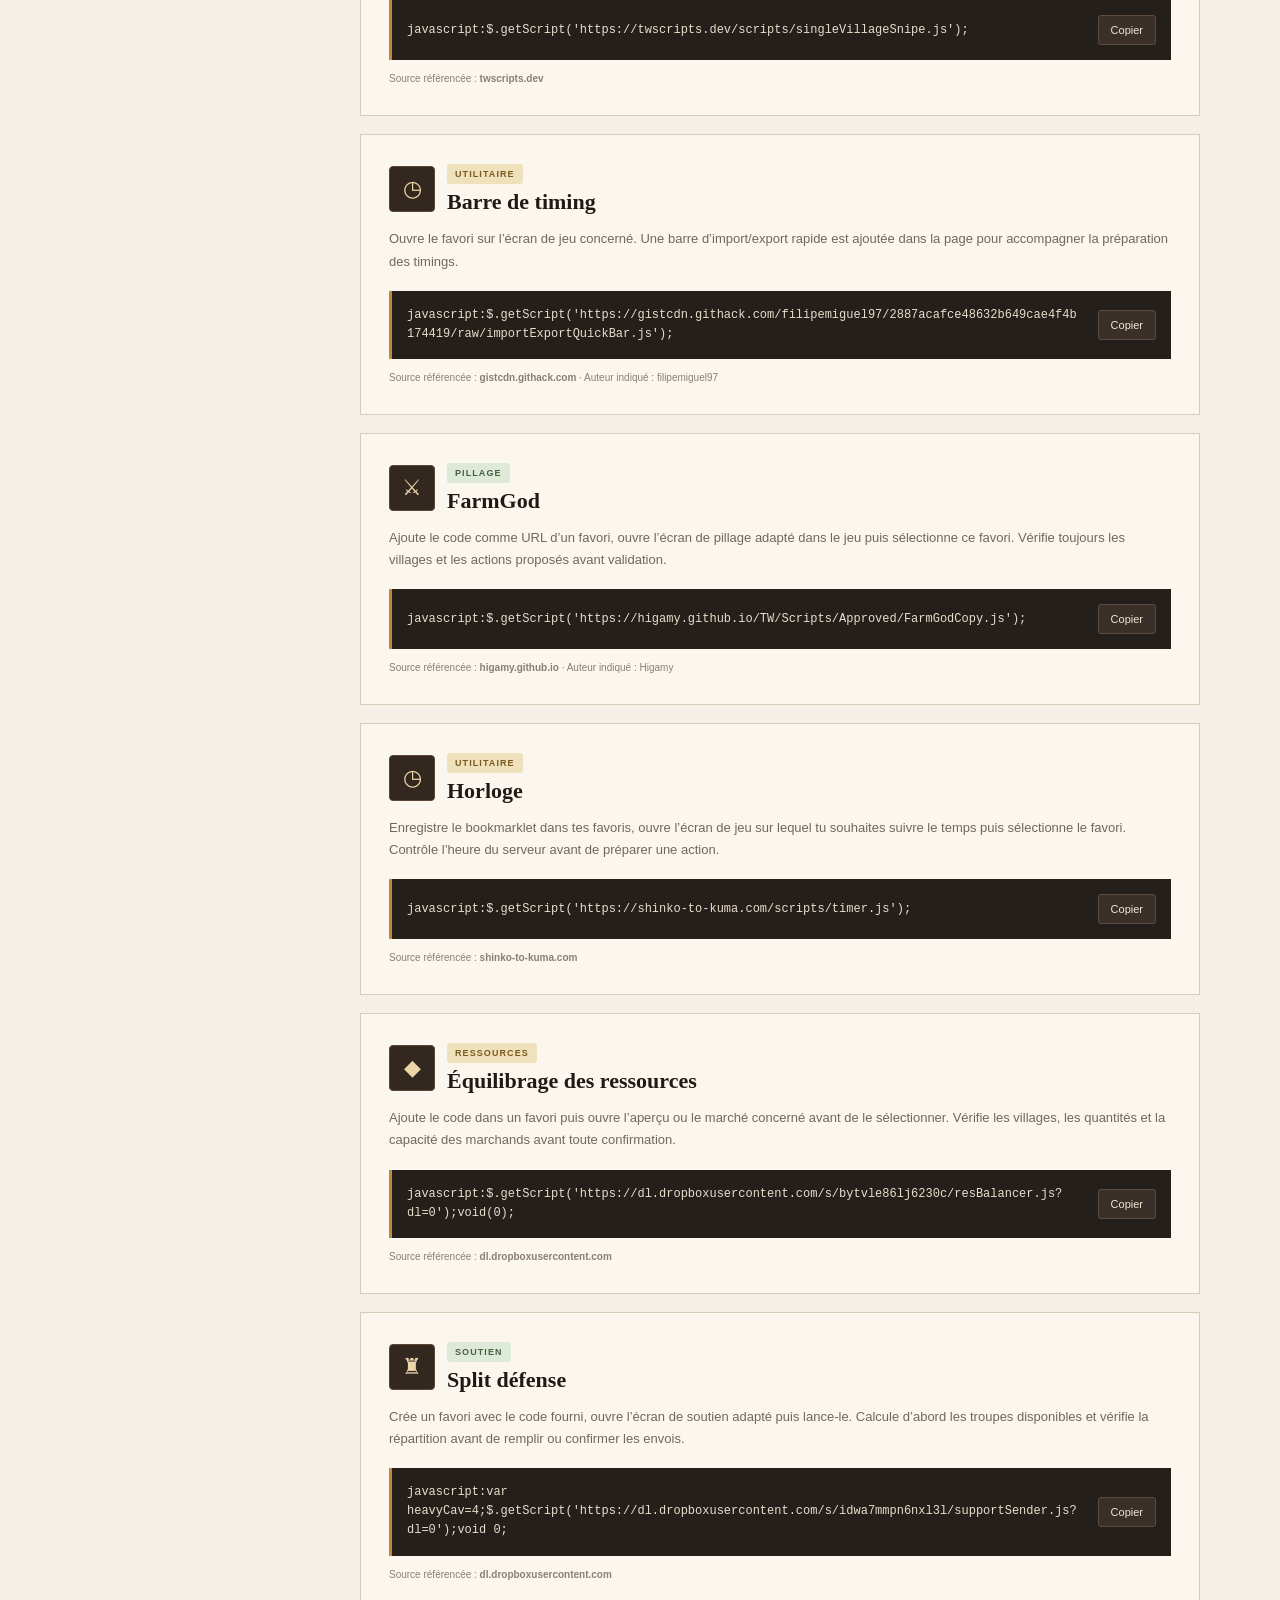
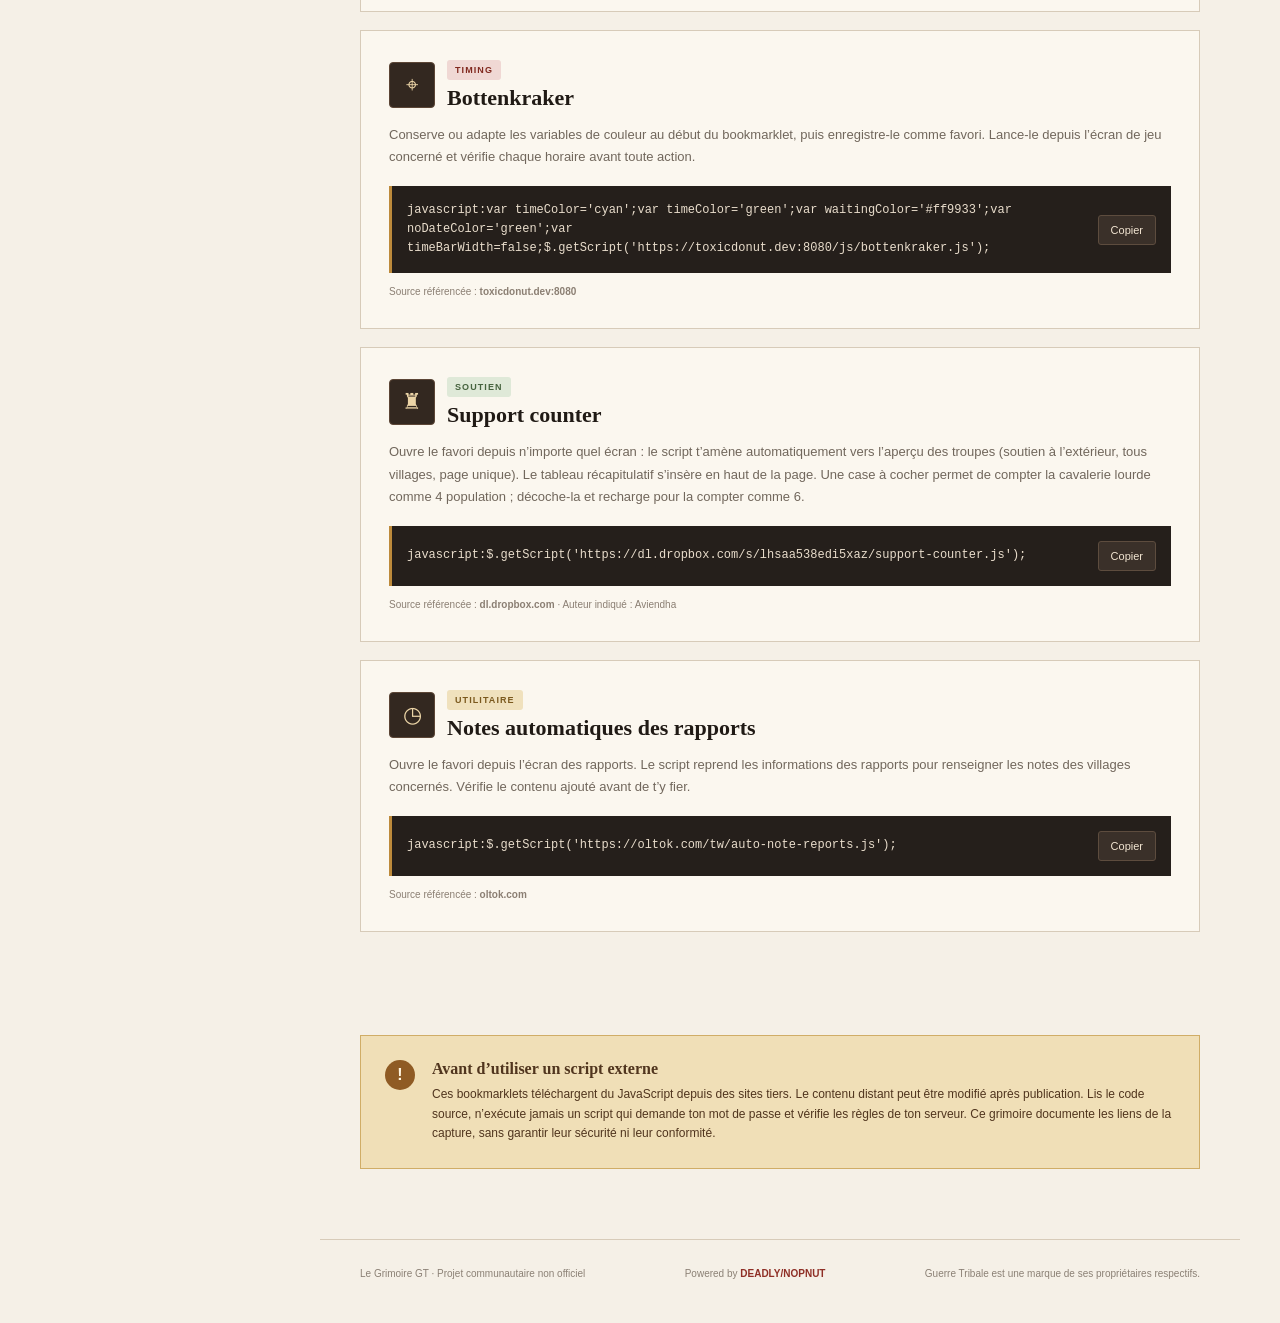
==== commit 0068d1aa: "autofeed" ====
--- a/index.html
+++ b/index.html
@@ -114,14 +114,14 @@
             <div class="launcher-card">
               <div class="launcher-copy">
                 <span class="script-icon">✦</span>
-                <div><h3>Lanceur Grimoire GT</h3><p>Ajoute une seule entrée dans la barre de raccourcis. Le lanceur récupère ensuite automatiquement la bibliothèque publiée sur ce site. Chaque script propose alors deux actions : <strong>Lancer</strong> pour l’exécuter uniquement pendant la session en cours, ou <strong>Copier + ouvrir</strong> pour copier le code et ouvrir la page officielle où tu l’enregistres toi-même.</p></div>
+                <div><h3>Lanceur Grimoire GT</h3><p>Ajoute une seule entrée dans la barre de raccourcis. Le lanceur récupère ensuite automatiquement la bibliothèque publiée sur ce site. Chaque script propose alors deux actions : <strong>Lancer</strong> pour l’exécuter uniquement pendant la session en cours, ou <strong>Remplir</strong> pour compléter automatiquement le formulaire officiel d’ajout — tu relis et tu cliques toi-même sur « Sauvegarder ».</p></div>
               </div>
               <ol class="launcher-steps">
                 <li>Déploie ou ouvre cette page depuis son adresse HTTPS définitive.</li>
                 <li>Clique sur « Copier le lanceur ».</li>
                 <li>Dans GT : Réglages → Barre de raccourcis → Ajouter une nouvelle entrée.</li>
                 <li>Nom : « Grimoire GT » · Lien : colle le code copié, puis enregistre.</li>
-                <li>Ouvre le lanceur depuis le jeu, puis « Copier + ouvrir » : colle le code dans la page officielle et enregistre.</li>
+                <li>Va dans Réglages → Barre de raccourcis → Ajouter une nouvelle entrée, ouvre le lanceur et clique « Remplir », puis Sauvegarder.</li>
               </ol>
               <div class="launcher-action">
                 <code id="launcherPreview">Le lien sera généré automatiquement depuis l’adresse du site.</code>
